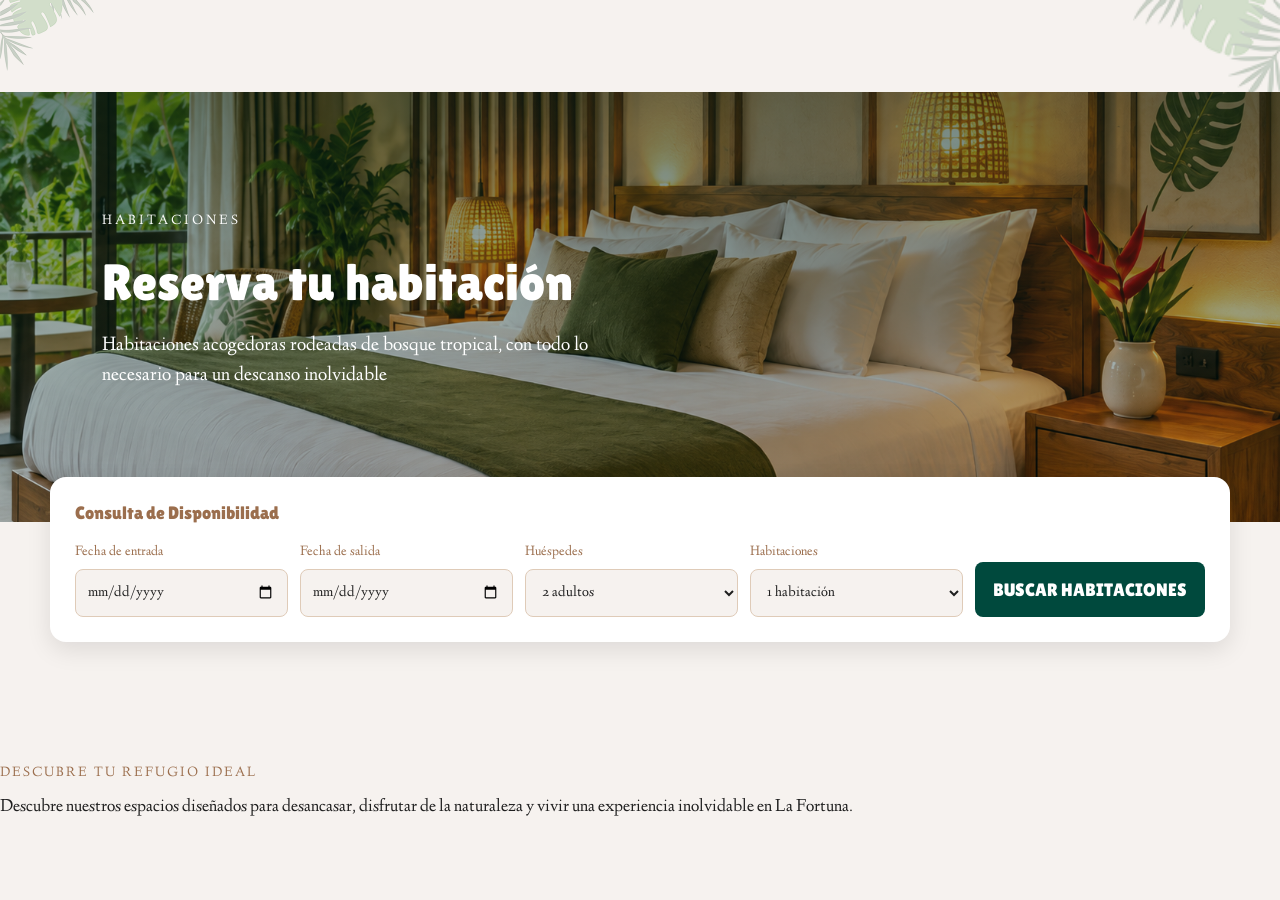
==== habitaciones.html @ 67ac71d3 "nuevos cambios" ====
<!DOCTYPE html>
<!-- Indica que estamos usando HTML5-->
<html lang="es">
<!-- Define que el idioma de nuestra página es español-->

<!-- Configiración general de la página-->
<head>
  <!-- Permite utilizar caracteres especiales-->
  <meta charset="UTF-8">
  <!-- Adapta la página a diferentes tamaños de pantalla-->
  <meta name="viewport" content="width=device-width, initial-scale=1.0">
  <title>Habitaciones — Hotel Paraíso Tico</title>
  <link rel="preconnect" href="https://fonts.googleapis.com">
  <link rel="preconnect" href="https://fonts.gstatic.com" crossorigin>
  <link rel="stylesheet" href="https://fonts.googleapis.com/css2?family=Lilita+One&family=Linden+Hill&display=swap">
  <link rel="stylesheet"
    href="https://fonts.googleapis.com/css2?family=Material+Symbols+Rounded:opsz,wght,FILL,GRAD@20..48,100..700,0..1,-50..200&display=block">
  <link rel="stylesheet" href="assets/vendor/bootstrap/css/bootstrap.min.css">
  <link rel="stylesheet" href="assets/css/estilos.css">
</head>

<!-- Contenido visual de la página-->
<body>
  <header class="header-content" data-component="componentes/header.html"></header>

  <main>

  <section class="portada-habitaciones">

    <!-- Contenedor que organiza los textos dentro de la portada -->
    <div class="contenido-portada">
      <!-- Texto pequeño que identifica la sección -->
      <span class="etiqueta-portada">Habitaciones</span>

      <!-- Titulo principal de nuestra página -->
      <h1>Reserva tu habitación</h1>

      <!-- Descripcion de la experiencia del hotel -->
      <p>
        Habitaciones acogedoras rodeadas de bosque tropical,
        con todo lo necesario para un descanso inolvidable
      </p>
    </div>
  </section>
<!-- CONSULTA DE DISPONIBILIDAD -->

<!-- Sección para buscar habitaciones -->
 <section class="seccion-disponibilidad">
  
  <!-- Contenedor del formulario -->
   <form class="formulario-disponibilidad">

    <!-- Titulo del formulario -->
    <h2>Consulta de Disponibilidad</h2>

    <!-- Organiza los campos de busqueda-->
     <div class="campos-disponibilidad">

      <!-- Fecha de entrada -->
      <div class="campo">
        <label for="fecha-entrada">Fecha de entrada</label>
        <input type="date" id="fecha-entrada" name="fecha-entrada" required>
      </div>

      <!-- Fecha de salida -->
      <div class="campo">
        <label for="fecha-salida">Fecha de salida</label>
        <input type="date" id="fecha-salida" name="fecha-salida" required>
      </div>

      <!-- Número de huéspedes -->
      <div class="campo">
        <label for="huéspedes">Huéspedes</label>
        <select id="huéspedes">
          <option value="1">1 adulto</option>
          <option value="2" selected>2 adultos</option>
          <option value="3">3 personas</option>
          <option value="4">4 personas</option>
          <option value="5">5 personas</option>
          <option value="6">6 personas</option>
         </select>
      </div>

      <!-- Cantidad de habitaciones -->
       <div class="campo">
        <label for="cantidad-habitaciones">
          Habitaciones
        </label>
        <select id="cantidad-habitaciones">
          <option value="1">1  habitación</option>
          <option value="2">2 habitaciones</option>
          <option value="3">3 habitaciones</option>
          <option value="4">4 habitaciones</option>
          <option value="5">5 habitaciones</option> 
          </select>
      </div>
    <!-- Botón para realizar la busqueda-->
    <button type="submit" class="boton-buscar">
        BUSCAR HABITACIONES
      </button>
    </div>
  </form>
</section>

 <!--  SECCION DE HABITACIONES -->
<section class="seccion-habitaciones">

  <!--  Encabezado de la seccion-->
    <div class="encabezado-habitaciones"></div>
        <!--  Texto pequeño decorativo -->
      <span class="etiqueta-habitaciones">
          DESCUBRE TU REFUGIO IDEAL
      </span>

      <!--  Titulo principal de la seccion -->
        <h2 Nuesrtas habitaciones></h2>

      <!--  Descripción de las habitaciones -->  
        <p> Descubre nuestros espacios diseñados para
            desancasar, disfrutar de la naturaleza y vivir 
            una experiencia inolvidable en La Fortuna.
        </p>
   </div>
</section>



  </main>

  <script src="assets/vendor/jquery/jquery.min.js"></script>
  <script src="assets/vendor/bootstrap/js/bootstrap.bundle.min.js"></script>
  <script src="assets/js/main.js"></script>
</body>
</html>
---- assets/css/estilos.css ----
/* Paletas de colores que se debe utilizar en el sitio */
:root {
   --colors-negocio1: #bf9c82;
   --colors-negocio2: #9e8370;
   --colors-negocio3: #9b6e4d;
   --colors-negocio4: #7a5a40;
   --colors-negocio5: #d6a558;
   --colors-negocio6: #a67a2e;

   --colors-principal1: #00493d;
   --colors-principal2: #003d33;

   --colors-secundario1: #da6104;
   --colors-secundario2: #c25603;

   --colors-bosque1: #1c4500;
   --colors-bosque2: #5d8a46;
   --colors-bosque3: #4a7a36;
   --colors-bosque4: #e8f0e3;

   --colors-blanco1: #ffffff;
   --colors-blanco2: #f6f2ef;
   --colors-blanco3: #f7fff2;

   --colors-gris1: #1f1f1f;
   --colors-gris2: #6e6760;
   --colors-gris3: #8c847d;

   --colors-rojo1: #b5402f;
   --colors-rojo2: #f8e6e2;

   --fonts-principal1: "Lilita One", system-ui, sans-serif;
   --fonts-secundario1: "Linden Hill", Georgia, serif;

   --shadows-header1: 0 2px 8px rgb(61 43 26 / 8%);

   --radius-redondo1: 999px;
   --radius-suave1: 12px;
}

body {
   font-family: var(--fonts-secundario1);
   font-size: 18px;
   color: var(--colors-gris1);
   background: var(--colors-blanco2);
}

a {
   color: var(--colors-principal1);
}

a:hover {
   color: var(--colors-principal2);
}

h1,h2,h3,h4,h5,h6 {
   font-family: var(--fonts-principal1);
   font-weight: 400;
   color: var(--colors-bosque1);
}

img {
   max-width: 100%;
   height: auto;
}

.btn {
   font-family: var(--fonts-principal1);
   border-radius: var(--radius-redondo1);
}

.btn-primary {
   border-color: var(--colors-principal1);
   background: var(--colors-principal1);
}

.btn-primary:hover,
.btn-primary:focus-visible {
   border-color: var(--colors-principal2);
   background: var(--colors-principal2);
}

.material-symbols-rounded {
   font-size: 1.375rem;
   line-height: 1;
   vertical-align: middle;
   user-select: none;
}

a:focus-visible,
button:focus-visible {
   outline: 2px solid var(--colors-principal1);
   outline-offset: 2px;
   box-shadow: none;
}

.header-content {
   position: relative;
   min-height: 64px;
   overflow: hidden;
   background-color: var(--colors-blanco2);
   box-shadow: var(--shadows-header1);
}

.header-content::before,
.header-content::after {
   content: "";
   position: absolute;
   top: 0;
   width: 63px;
   height: 50px;
   background: url("../img/hojas-decorativas.png") no-repeat left top / contain;
   mix-blend-mode: multiply;
   pointer-events: none;
}

.header-content::before {
   left: 0;
}

.header-content::after {
   right: 0;
   width: 99px;
   height: 78px;
   transform: scaleX(-1);
}

.header-content .navbar {
   position: relative;
   z-index: 1;
   padding-block: 0.625rem;
}

.brand {
   display: flex;
   flex-direction: column;
   line-height: 1.1;
   text-decoration: none;
}

.brand-name {
   font-family: var(--fonts-principal1);
   font-size: 1.25rem;
   color: var(--colors-bosque1);
}

.brand-subtitle {
   font-size: 0.6875rem;
   letter-spacing: 0.14em;
   color: var(--colors-negocio4);
}

.ico-button {
   display: inline-flex;
   border: 1px solid var(--colors-negocio1);
   border-radius: var(--radius-redondo1);
   width: 44px;
   background-color: var(--colors-blanco1);
   color: var(--colors-principal1);
   justify-content: center;
   align-items: center;
   padding: 0;
   height: 44px;
   text-decoration: none;
   transition: background-color 0.2s ease;
}

.ico-button:hover {
   background-color: var(--colors-bosque4);
   color: var(--colors-principal1);
}

.iconButtonBook {
   background-color: var(--colors-negocio1);
   color: var(--colors-gris1);
}

.iconButtonBook:hover {
   background-color: var(--colors-negocio2);
   color: var(--colors-gris1);
}

.header-content .main-navigation {
   width: 320px;
   background: var(--colors-blanco2);
}

.header-content .offcanvas-header,
.header-content .main-nav-body {
   padding: 24px;
}

.header-content .offcanvas-header .brand-name {
   font-size: 1.375rem;
}

.header-content .offcanvas-header .brand-subtitle {
   font-size: 0.75rem;
}

.main-menu .nav-link {
   display: flex;
   align-items: center;
   justify-content: space-between;
   padding: 0.9rem 0.75rem;
   border-radius: var(--radius-suave1);
   font-family: var(--fonts-principal1);
   font-size: 1.375rem;
   color: var(--colors-gris1);
}

.main-menu .nav-item + .nav-item {
   border-top: 1px solid rgb(191 156 130 / 50%);
}

.main-menu .nav-link:hover {
   color: var(--colors-principal1);
}

.main-menu .nav-link.active {
   background-color: var(--colors-bosque4);
   color: var(--colors-principal1);
}

.main-menu .nav-link .material-symbols-rounded {
   color: var(--colors-negocio4);
}

.header-actions {
   display: flex;
   flex-direction: column;
   gap: 0.75rem;
   margin-top: 1.5rem;
   padding-top: 1.75rem;
   border-top: 1px solid var(--colors-negocio1);
}

.login-button,.book-button {
   display: inline-flex;
   align-items: center;
   font-family: var(--fonts-principal1);
   font-size: 1.125rem;
   gap: 0.5rem;
   min-height: 54px;
   text-decoration: none;
   justify-content: center;
   border-radius: var(--radius-redondo1);
   transition:
      background-color 0.2s ease,
      color 0.2s ease;
}

.login-button {
   border: 1px solid var(--colors-principal1);
   color: var(--colors-principal1);
}

.login-button:hover {
   background-color: var(--colors-principal1);
   color: var(--colors-blanco1);
}

.book-button {
   border: 1px solid var(--colors-secundario2);
   background-color: var(--colors-secundario2);
   color: var(--colors-blanco1);
}

.book-button:hover {
   background-color: var(--colors-secundario1);
   color: var(--colors-blanco1);
}

.login-button .material-symbols-rounded, .book-button .material-symbols-rounded {
   font-size: 1.25rem;
}

.headerc-contact {
   margin-top: 2.25rem;
   font-size: 0.9375rem;
   color: var(--colors-gris2);
}

.headerc-contact p {
   display: flex;
   align-items: center;
   gap: 0.5rem;
   margin-bottom: 0.625rem;
}

.headerc-contact a {
   color: inherit;
   text-decoration: none;
}

.headerc-contact .material-symbols-rounded {
   font-size: 1.125rem;
   color: var(--colors-negocio4);
}

.socialLinks {
   display: flex;
   gap: 0.75rem;
   margin-top: 1.5rem;
}

.socialLinks a {
   display: inline-flex;
   align-items: center;
   justify-content: center;
   border-radius: var(--radius-redondo1);
   background-color: var(--colors-principal1);
   color: var(--colors-blanco1);
   width: 44px;
   height: 44px;
   transition: background-color 0.2s ease;
}

.socialLinks a:hover {
   background-color: var(--colors-principal2);
}

.socialLinks svg {
   width: 20px;
   height: 20px;
}

/* Que nos permita manejar en celulares y tablets */
@media (min-width: 768px) {
   .header-content {
      min-height: 72px;
   }

   .header-content .navbar {
      padding-block: 0.875rem;
   }

   .brand-name {
      font-size: 1.375rem;
   }

   .brand-subtitle {
      font-size: 0.75rem;
   }

   .header-content::before {
      width: 73px;
      height: 58px;
   }

   .header-content::after {
      width: 115px;
      height: 91px;
   }
}

@media (min-width: 992px) {
   .header-content {
      min-height: 92px;
      box-shadow: none;
   }

   .header-content .navbar {
      padding-block: 1.25rem;
   }

   .header-content::before {
      width: 94px;
      height: 74px;
   }

   .header-content::after {
      width: 147px;
      height: 117px;
   }

   .brand-subtitle {
      font-size: 1rem;
      letter-spacing: 0.02em;
   }

   .header-content .main-nav-body {
      align-items: center;
   }

   .main-menu {
      gap: 0.25rem;
   }

   .main-menu .nav-item + .nav-item {
      border-top: 0;
   }

   .main-menu .nav-link {
      position: relative;
      padding: 0.5rem 0.625rem;
      font-family: var(--fonts-secundario1);
      font-size: 1.0625rem;
      text-transform: uppercase;
   }

   .main-menu .nav-link.active {
      background-color: transparent;
      color: var(--colors-gris1);
   }

   .main-menu .nav-link.active::after {
      content: "";
      position: absolute;
      right: 0.625rem;
      bottom: 0.2rem;
      left: 0.625rem;
      height: 1px;
      background-color: var(--colors-gris1);
   }

   .header-actions {
      flex-direction: row;
      align-items: center;
      gap: 1.5rem;
      margin: 0 0 0 0.75rem;
      padding: 0;
      border-top: 0;
   }

   .login-button {
      min-height: auto;
      border: 0;
      font-family: var(--fonts-secundario1);
      font-size: 1.0625rem;
      color: var(--colors-gris1);
   }

   .login-button:hover {
      background-color: transparent;
      color: var(--colors-principal1);
   }

   .login-button::before {
      content: "";
      width: 1px;
      height: 24px;
      margin-right: 0.75rem;
      background-color: var(--colors-negocio1);
   }

   .book-button {
      min-height: 45px;
      padding-inline: 1.75rem;
      background-color: var(--colors-negocio1);
      font-family: var(--fonts-secundario1);
      font-size: 1.0625rem;
      border-color: var(--colors-negocio1);
      border-radius: 20px;
      text-transform: uppercase;
      color: var(--colors-gris1);
   }

   .book-button:hover {
      border-color: var(--colors-negocio2);
      background-color: var(--colors-negocio2);
      color: var(--colors-gris1);
   }
}

@media (min-width: 1200px) {
   .main-menu {
      gap: 1.25rem;
   }

   .header-actions {
      gap: 2rem;
   }
}


/* Estilos generales de habitaciones */

/* Colores y tipografias oficiales del hotel*/
:root {
  --verde-bosque: #00493d;
  --verde-hoja: #1c4500;
  --dorado: #d6a558;
  --crema: #f6f2ef;
  --tinta: #1f1f1f;
  --fuente-titulo: 'Lilita One', sans-serif;
  --fuente-texto: 'Linden Hill', serif;
}

/* Evita que los espacios aumenten el tamaño de los elementos de formna inesperada*/
* {
  box-sizing: border-box;
}

/* Diseño general de la páginal*/
body {
  font-family: var(--fuente-texto);
  margin: 0;
  background-color: var(--crema);
  color: var(--tinta);
}

/* Encabezado principal*/

/* Organiza el logo, menú y boton horizontalmente*/
.encabezado {
    display: flex;
    justify-content: space-between;
    align-items: center;
    gap: 24px;
    background-color: var(--crema);
    padding: 18px 5%;
}

/* Logo del hotel*/
/* Organiza el nombre y subtitulo uno debajo del otro*/
.logo {
    display: flex;
    flex-direction: column;
    text-decoration: none;
}
/*Nombre principal del hotel*/
.nombre-hotel {
    font-family: var(--fuente-titulo);
    font-size: 26px;
    color: var(--verde-hoja);
}

/* Texto hotel y spa*/
.subtitulo-hotel {
    font-size: 12px;
    letter-spacing: 3px;
    color: var(--verde-bosque);
}

/* Menú de navegación*/
.menu {
    display: flex;
    gap: 24px;
    align-items: center;
    justify-content: center;
    flex-wrap: wrap;
}
/* Diseño de cada enlace*/
.menu a {
    text-decoration: none;
    color: var(--verde-hoja);
    font-size: 15px;
    transition: color 0.3s ease;
    text-transform: uppercase;
}
/* Cambia el color cuando pasamos el mouse por encima */
.menu a:hover {
    color: var(--dorado);
}

/* Identifica la pagina en la que estamos*/ 
.menu a.activo {
    border-bottom: 2px solid var(--dorado);
    font-weight: bold;
}

/* Botón de reserva*/
.boton-reserva {
    background-color: var(--dorado);
    color: var(--tinta);
    padding: 12px 22px;
    border-radius: 30px;

    font-family: var(--fuente-titulo);
    font-size: 14px;
    text-decoration: none;
    white-space: nowrap;
    transition: background-color 0.3s;
}

/* Efecto cuando pasamos el mouse por encima */
.boton-reserva:hover {
    background-color: var(--verde-bosque);
    color: white;
}
/* Acomoda el encabezado en celulares y tablets*/   
@media (max-width: 900px) {
    .encabezado {
        flex-direction: column;
        text-align: center;
    }
    .menu {
        gap: 14px;
    }
}

/* Portada de habitaciones*/
/* Contenedor principal de la portada */
.portada-habitaciones {

    /* Imagen de fondo con un degradado oscuro */
    background:
        linear-gradient(
            rgba(0, 35, 25, 0.55),
            rgba(0, 35, 25, 0.25)
        ),
        url('../img/portada-habitaciones.jpg');

    /* Hace que la imagen cubra toda la portada */
    background-size: cover;

    /* Centra la fotografía */
    background-position: center;

    /* Evita que la imagen se repita */
    background-repeat: no-repeat;

    /* Establece una altura mínima */
    min-height: 430px;

    /* Permite organizar el contenido */
    display: flex;

    /* Centra los textos verticalmente */
    align-items: center;

    /* Agrega espacio dentro de la portada */
    padding: 60px 8%;
}

/* Contenedor de los textos */
.contenido-portada {
    width: 100%;
    max-width: 600px;
    color: white;
}

/* Etiqueta pequeña HABITACIONES */
.etiqueta-portada {
    font-family: var(--fuente-texto);
    font-size: 14px;
    letter-spacing: 3px;
    text-transform: uppercase;
    color: white;
}

/* Título principal de la portada */
.portada-habitaciones h1 {
    font-family: var(--fuente-titulo);
    color: white;
    font-size: clamp(32px, 4vw, 52px);
    margin: 20px 0;
    line-height: 1.1;
}

/* Descripción de las habitaciones */
.portada-habitaciones p {
    font-family: var(--fuente-texto);
    font-size: 20px;
    color: white;
    line-height: 1.5;
    max-width: 500px;
}

/* DISEÑO PARA CELULARES Y TABLETS*/

@media (max-width: 768px) {

    /* Ajusta la portada a pantallas pequeñas */
    .portada-habitaciones {
        min-height: 350px;
        padding: 40px 6%;
    }

    /* Reduce el tamaño del título */
    .portada-habitaciones h1 {
        font-size: clamp(30px, 7vw, 42px);
    }

    /* Reduce el tamaño de la descripción */
    .portada-habitaciones p {
        font-size: 17px;
    }
}

/* CONSULTA DE DISPONIBILIDAD */
/* Espacio donde se encuentra el formulario */
.seccion-disponibilidad {
    padding: 0 50px 6%;
}
/* Contenedor principal del formulario */
.formulario-disponibilidad {
    background-color: white ;
    padding: 25px;
    border-radius: 16px;
    box-shadow: 0 8px 24px rgba(0, 0, 0, 0.10);
    max-width: 1250px;
    margin: -45px auto 0 auto;
    position: relative;
    z-index: 2;
}

/* Titulo del formulario */
.formulario-disponibilidad h2 {
    font-family: var(--fuente-titulo);
    color: #9b6e4d;
    font-size: 18px;
    margin: 0 0 18px;
}
/* Organiza los campos horizontales */
.campos-disponibilidad {
    display: grid;
    grid-template-columns: repeat(4, minmax(0, 1fr)) auto;
    gap: 12px;
   align-items: end;
}
/* Organiza cada etiqueta y su campo */
.campo {
    display: flex;
    flex-direction: column;
    gap: 6px;
    min-width: 0;
}
/* Texto de las etiquetas */
.campo label {
    font-family: var(--fuente-texto);
    font-size: 14px;
    color: #9b6e4d;
}
/* Diseño de fechas y listas */
.campo input,
.campo select {
    width: 100%;
    min-height: 0;
    padding: 12px;
    border: 1px solid #dfcbb8;
    border-radius: 8px;
    background-color: var(--crema);
    color: var(--tinta);
    font-family: var(--fuente-texto);
    font-size: 15px;
}
/*Botón para buscar habitaciones */
.boton-buscar {
    background-color:  var(--verde-bosque);
    color: white;
    border: none;
    padding: 14px 18px;
    border-radius: 8px;
    cursor: pointer;
    font-family: var(--fuente-titulo);
    white-space: nowrap;
}
/*Efecto al pasar el mouse sobre el botón */
.boton-buscar:hover {
    background-color: var(--verde-hoja);
}
/* Diseño para tablets */
@media (max-width: 1100px) {
    .campos-disponibilidad {
        grid-template-columns: repeat(2, minmax(0, 1fr));
    }
    .boton-buscar {
        grid-column: 1 / -1;
    }
}
/* Diseño para celulares*/
@media (max-width: 600px) {
    .campos-disponibilidad {
        grid-template-columns: 1fr;
    }
    /* Reduce los espacios laterales */
    .seccion-disponibilidad {
        padding: 0 16px 40px;
    }
    /* Ajusta el espacio interno del formulario */
    .formulario-disponibilidad {
        padding: 20px;
    }
}
/* Seccion de habitaciones */

/* Espacio principal donde mostraremos las habitaciones */
.seccion-habitaciones {
    padding: 60ox 8%;
    background-color: var(--crema);
}
/* Organiza y centra el titulo y la descripcion */
.encabezado-habitaciones {
    text-align: center;
    max-width: 700px;
    margin: 0 auto 40px auto;
}
/* Texto pequeño encima del titulo */
.etiqueta-habitaciones {
    font-family: var(--fuente-texto);
    font-size: 14px;
    letter-spacing: 2px;
    color: #9b6e4d;
}
/*  Titulo Nuestras Habitaciones */
.encabezado-habitaciones h2 {
    font-family: var(--fuente-titulo);
    color: var(--verde-hoja);
    font-size: 38px;
    margin: 15px 0;
}
/*  Descripcion debajo del titulo */
.encabezado-habitaciones p {
    font-family: var(--fuente-texto);
    font-size: 18px;
    color:var(--tinta);
    line-height: 1.6;
}
/* Ajustes para celulares */
@media (max-width: 600px) {
    .seccion-habitaciones {
        padding: 40px 6%;
    }
    .encabezado-habitaciones h2 {
        font-size: 30px;
    }
}
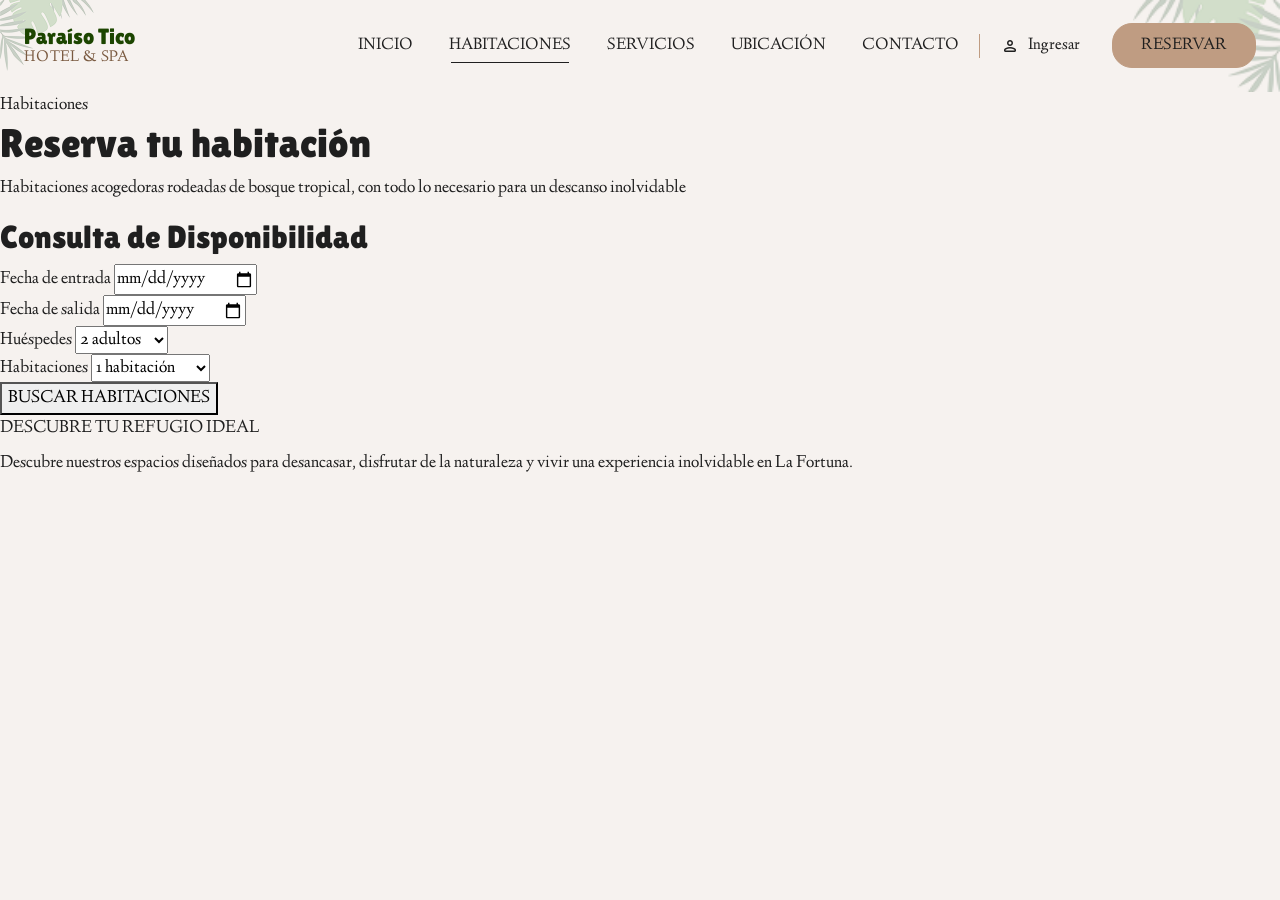
==== commit 8863ada4: "Merge remote-tracking branch 'origin/main' into Inicio-Denisse Resuelve conflictos: estilos.css qued" ====
--- a/habitaciones.html
+++ b/habitaciones.html
@@ -21,7 +21,7 @@
 
 <!-- Contenido visual de la página-->
 <body>
-  <header class="header-content" data-component="componentes/header.html"></header>
+  <header class="siteHeader" data-component="componentes/header.html"></header>
 
   <main>
 
--- a/assets/css/estilos.css
+++ b/assets/css/estilos.css
@@ -27,7 +27,6 @@
    --colors-gris3: #8c847d;
 
    --colors-rojo1: #b5402f;
-   --colors-rojo2: #f8e6e2;
 
    --fonts-principal1: "Lilita One", system-ui, sans-serif;
    --fonts-secundario1: "Linden Hill", Georgia, serif;
@@ -56,28 +55,6 @@
 h1,h2,h3,h4,h5,h6 {
    font-family: var(--fonts-principal1);
    font-weight: 400;
-   color: var(--colors-bosque1);
-}
-
-img {
-   max-width: 100%;
-   height: auto;
-}
-
-.btn {
-   font-family: var(--fonts-principal1);
-   border-radius: var(--radius-redondo1);
-}
-
-.btn-primary {
-   border-color: var(--colors-principal1);
-   background: var(--colors-principal1);
-}
-
-.btn-primary:hover,
-.btn-primary:focus-visible {
-   border-color: var(--colors-principal2);
-   background: var(--colors-principal2);
 }
 
 .material-symbols-rounded {
@@ -94,7 +71,7 @@
    box-shadow: none;
 }
 
-.header-content {
+.siteHeader {
    position: relative;
    min-height: 64px;
    overflow: hidden;
@@ -102,8 +79,8 @@
    box-shadow: var(--shadows-header1);
 }
 
-.header-content::before,
-.header-content::after {
+.siteHeader::before,
+.siteHeader::after {
    content: "";
    position: absolute;
    top: 0;
@@ -114,18 +91,18 @@
    pointer-events: none;
 }
 
-.header-content::before {
+.siteHeader::before {
    left: 0;
 }
 
-.header-content::after {
+.siteHeader::after {
    right: 0;
    width: 99px;
    height: 78px;
    transform: scaleX(-1);
 }
 
-.header-content .navbar {
+.siteHeader .navbar {
    position: relative;
    z-index: 1;
    padding-block: 0.625rem;
@@ -138,19 +115,19 @@
    text-decoration: none;
 }
 
-.brand-name {
+.brandName {
    font-family: var(--fonts-principal1);
    font-size: 1.25rem;
    color: var(--colors-bosque1);
 }
 
-.brand-subtitle {
+.brandSubtitle {
    font-size: 0.6875rem;
    letter-spacing: 0.14em;
    color: var(--colors-negocio4);
 }
 
-.ico-button {
+.iconButton {
    display: inline-flex;
    border: 1px solid var(--colors-negocio1);
    border-radius: var(--radius-redondo1);
@@ -165,7 +142,7 @@
    transition: background-color 0.2s ease;
 }
 
-.ico-button:hover {
+.iconButton:hover {
    background-color: var(--colors-bosque4);
    color: var(--colors-principal1);
 }
@@ -180,25 +157,25 @@
    color: var(--colors-gris1);
 }
 
-.header-content .main-navigation {
+.siteHeader .offcanvas {
    width: 320px;
    background: var(--colors-blanco2);
 }
 
-.header-content .offcanvas-header,
-.header-content .main-nav-body {
+.siteHeader .offcanvas-header,
+.siteHeader .offcanvas-body {
    padding: 24px;
 }
 
-.header-content .offcanvas-header .brand-name {
+.siteHeader .offcanvas-header .brandName {
    font-size: 1.375rem;
 }
 
-.header-content .offcanvas-header .brand-subtitle {
+.siteHeader .offcanvas-header .brandSubtitle {
    font-size: 0.75rem;
 }
 
-.main-menu .nav-link {
+.mainMenu .nav-link {
    display: flex;
    align-items: center;
    justify-content: space-between;
@@ -209,24 +186,24 @@
    color: var(--colors-gris1);
 }
 
-.main-menu .nav-item + .nav-item {
+.mainMenu .nav-item + .nav-item {
    border-top: 1px solid rgb(191 156 130 / 50%);
 }
 
-.main-menu .nav-link:hover {
-   color: var(--colors-principal1);
-}
-
-.main-menu .nav-link.active {
+.mainMenu .nav-link:hover {
+   color: var(--colors-principal1);
+}
+
+.mainMenu .nav-link.active {
    background-color: var(--colors-bosque4);
    color: var(--colors-principal1);
 }
 
-.main-menu .nav-link .material-symbols-rounded {
+.mainMenu .nav-link .material-symbols-rounded {
    color: var(--colors-negocio4);
 }
 
-.header-actions {
+.headerActions {
    display: flex;
    flex-direction: column;
    gap: 0.75rem;
@@ -235,7 +212,7 @@
    border-top: 1px solid var(--colors-negocio1);
 }
 
-.login-button,.book-button {
+.loginButton,.bookButton {
    display: inline-flex;
    align-items: center;
    font-family: var(--fonts-principal1);
@@ -250,50 +227,50 @@
       color 0.2s ease;
 }
 
-.login-button {
+.loginButton {
    border: 1px solid var(--colors-principal1);
    color: var(--colors-principal1);
 }
 
-.login-button:hover {
+.loginButton:hover {
    background-color: var(--colors-principal1);
    color: var(--colors-blanco1);
 }
 
-.book-button {
+.bookButton {
    border: 1px solid var(--colors-secundario2);
    background-color: var(--colors-secundario2);
    color: var(--colors-blanco1);
 }
 
-.book-button:hover {
+.bookButton:hover {
    background-color: var(--colors-secundario1);
    color: var(--colors-blanco1);
 }
 
-.login-button .material-symbols-rounded, .book-button .material-symbols-rounded {
+.loginButton .material-symbols-rounded, .bookButton .material-symbols-rounded {
    font-size: 1.25rem;
 }
 
-.headerc-contact {
+.headerContact {
    margin-top: 2.25rem;
    font-size: 0.9375rem;
    color: var(--colors-gris2);
 }
 
-.headerc-contact p {
+.headerContact p {
    display: flex;
    align-items: center;
    gap: 0.5rem;
    margin-bottom: 0.625rem;
 }
 
-.headerc-contact a {
+.headerContact a {
    color: inherit;
    text-decoration: none;
 }
 
-.headerc-contact .material-symbols-rounded {
+.headerContact .material-symbols-rounded {
    font-size: 1.125rem;
    color: var(--colors-negocio4);
 }
@@ -327,71 +304,71 @@
 
 /* Que nos permita manejar en celulares y tablets */
 @media (min-width: 768px) {
-   .header-content {
+   .siteHeader {
       min-height: 72px;
    }
 
-   .header-content .navbar {
+   .siteHeader .navbar {
       padding-block: 0.875rem;
    }
 
-   .brand-name {
+   .brandName {
       font-size: 1.375rem;
    }
 
-   .brand-subtitle {
+   .brandSubtitle {
       font-size: 0.75rem;
    }
 
-   .header-content::before {
+   .siteHeader::before {
       width: 73px;
       height: 58px;
    }
 
-   .header-content::after {
+   .siteHeader::after {
       width: 115px;
       height: 91px;
    }
 }
 
 @media (min-width: 992px) {
-   .header-content {
+   .siteHeader {
       min-height: 92px;
       box-shadow: none;
    }
 
-   .header-content .navbar {
+   .siteHeader .navbar {
       padding-block: 1.25rem;
    }
 
-   .header-content::before {
+   .siteHeader::before {
       width: 94px;
       height: 74px;
    }
 
-   .header-content::after {
+   .siteHeader::after {
       width: 147px;
       height: 117px;
    }
 
-   .brand-subtitle {
+   .brandSubtitle {
       font-size: 1rem;
       letter-spacing: 0.02em;
    }
 
-   .header-content .main-nav-body {
+   .siteHeader .offcanvas-body {
       align-items: center;
    }
 
-   .main-menu {
+   .mainMenu {
       gap: 0.25rem;
    }
 
-   .main-menu .nav-item + .nav-item {
+   .mainMenu .nav-item + .nav-item {
       border-top: 0;
    }
 
-   .main-menu .nav-link {
+   .mainMenu .nav-link {
       position: relative;
       padding: 0.5rem 0.625rem;
       font-family: var(--fonts-secundario1);
@@ -399,12 +376,12 @@
       text-transform: uppercase;
    }
 
-   .main-menu .nav-link.active {
+   .mainMenu .nav-link.active {
       background-color: transparent;
       color: var(--colors-gris1);
    }
 
-   .main-menu .nav-link.active::after {
+   .mainMenu .nav-link.active::after {
       content: "";
       position: absolute;
       right: 0.625rem;
@@ -414,7 +391,7 @@
       background-color: var(--colors-gris1);
    }
 
-   .header-actions {
+   .headerActions {
       flex-direction: row;
       align-items: center;
       gap: 1.5rem;
@@ -423,7 +400,7 @@
       border-top: 0;
    }
 
-   .login-button {
+   .loginButton {
       min-height: auto;
       border: 0;
       font-family: var(--fonts-secundario1);
@@ -431,12 +408,12 @@
       color: var(--colors-gris1);
    }
 
-   .login-button:hover {
+   .loginButton:hover {
       background-color: transparent;
       color: var(--colors-principal1);
    }
 
-   .login-button::before {
+   .loginButton::before {
       content: "";
       width: 1px;
       height: 24px;
@@ -444,7 +421,7 @@
       background-color: var(--colors-negocio1);
    }
 
-   .book-button {
+   .bookButton {
       min-height: 45px;
       padding-inline: 1.75rem;
       background-color: var(--colors-negocio1);
@@ -456,7 +433,7 @@
       color: var(--colors-gris1);
    }
 
-   .book-button:hover {
+   .bookButton:hover {
       border-color: var(--colors-negocio2);
       background-color: var(--colors-negocio2);
       color: var(--colors-gris1);
@@ -464,356 +441,11 @@
 }
 
 @media (min-width: 1200px) {
-   .main-menu {
+   .mainMenu {
       gap: 1.25rem;
    }
 
-   .header-actions {
+   .headerActions {
       gap: 2rem;
    }
 }
-
-
-/* Estilos generales de habitaciones */
-
-/* Colores y tipografias oficiales del hotel*/
-:root {
-  --verde-bosque: #00493d;
-  --verde-hoja: #1c4500;
-  --dorado: #d6a558;
-  --crema: #f6f2ef;
-  --tinta: #1f1f1f;
-  --fuente-titulo: 'Lilita One', sans-serif;
-  --fuente-texto: 'Linden Hill', serif;
-}
-
-/* Evita que los espacios aumenten el tamaño de los elementos de formna inesperada*/
-* {
-  box-sizing: border-box;
-}
-
-/* Diseño general de la páginal*/
-body {
-  font-family: var(--fuente-texto);
-  margin: 0;
-  background-color: var(--crema);
-  color: var(--tinta);
-}
-
-/* Encabezado principal*/
-
-/* Organiza el logo, menú y boton horizontalmente*/
-.encabezado {
-    display: flex;
-    justify-content: space-between;
-    align-items: center;
-    gap: 24px;
-    background-color: var(--crema);
-    padding: 18px 5%;
-}
-
-/* Logo del hotel*/
-/* Organiza el nombre y subtitulo uno debajo del otro*/
-.logo {
-    display: flex;
-    flex-direction: column;
-    text-decoration: none;
-}
-/*Nombre principal del hotel*/
-.nombre-hotel {
-    font-family: var(--fuente-titulo);
-    font-size: 26px;
-    color: var(--verde-hoja);
-}
-
-/* Texto hotel y spa*/
-.subtitulo-hotel {
-    font-size: 12px;
-    letter-spacing: 3px;
-    color: var(--verde-bosque);
-}
-
-/* Menú de navegación*/
-.menu {
-    display: flex;
-    gap: 24px;
-    align-items: center;
-    justify-content: center;
-    flex-wrap: wrap;
-}
-/* Diseño de cada enlace*/
-.menu a {
-    text-decoration: none;
-    color: var(--verde-hoja);
-    font-size: 15px;
-    transition: color 0.3s ease;
-    text-transform: uppercase;
-}
-/* Cambia el color cuando pasamos el mouse por encima */
-.menu a:hover {
-    color: var(--dorado);
-}
-
-/* Identifica la pagina en la que estamos*/ 
-.menu a.activo {
-    border-bottom: 2px solid var(--dorado);
-    font-weight: bold;
-}
-
-/* Botón de reserva*/
-.boton-reserva {
-    background-color: var(--dorado);
-    color: var(--tinta);
-    padding: 12px 22px;
-    border-radius: 30px;
-
-    font-family: var(--fuente-titulo);
-    font-size: 14px;
-    text-decoration: none;
-    white-space: nowrap;
-    transition: background-color 0.3s;
-}
-
-/* Efecto cuando pasamos el mouse por encima */
-.boton-reserva:hover {
-    background-color: var(--verde-bosque);
-    color: white;
-}
-/* Acomoda el encabezado en celulares y tablets*/   
-@media (max-width: 900px) {
-    .encabezado {
-        flex-direction: column;
-        text-align: center;
-    }
-    .menu {
-        gap: 14px;
-    }
-}
-
-/* Portada de habitaciones*/
-/* Contenedor principal de la portada */
-.portada-habitaciones {
-
-    /* Imagen de fondo con un degradado oscuro */
-    background:
-        linear-gradient(
-            rgba(0, 35, 25, 0.55),
-            rgba(0, 35, 25, 0.25)
-        ),
-        url('../img/portada-habitaciones.jpg');
-
-    /* Hace que la imagen cubra toda la portada */
-    background-size: cover;
-
-    /* Centra la fotografía */
-    background-position: center;
-
-    /* Evita que la imagen se repita */
-    background-repeat: no-repeat;
-
-    /* Establece una altura mínima */
-    min-height: 430px;
-
-    /* Permite organizar el contenido */
-    display: flex;
-
-    /* Centra los textos verticalmente */
-    align-items: center;
-
-    /* Agrega espacio dentro de la portada */
-    padding: 60px 8%;
-}
-
-/* Contenedor de los textos */
-.contenido-portada {
-    width: 100%;
-    max-width: 600px;
-    color: white;
-}
-
-/* Etiqueta pequeña HABITACIONES */
-.etiqueta-portada {
-    font-family: var(--fuente-texto);
-    font-size: 14px;
-    letter-spacing: 3px;
-    text-transform: uppercase;
-    color: white;
-}
-
-/* Título principal de la portada */
-.portada-habitaciones h1 {
-    font-family: var(--fuente-titulo);
-    color: white;
-    font-size: clamp(32px, 4vw, 52px);
-    margin: 20px 0;
-    line-height: 1.1;
-}
-
-/* Descripción de las habitaciones */
-.portada-habitaciones p {
-    font-family: var(--fuente-texto);
-    font-size: 20px;
-    color: white;
-    line-height: 1.5;
-    max-width: 500px;
-}
-
-/* DISEÑO PARA CELULARES Y TABLETS*/
-
-@media (max-width: 768px) {
-
-    /* Ajusta la portada a pantallas pequeñas */
-    .portada-habitaciones {
-        min-height: 350px;
-        padding: 40px 6%;
-    }
-
-    /* Reduce el tamaño del título */
-    .portada-habitaciones h1 {
-        font-size: clamp(30px, 7vw, 42px);
-    }
-
-    /* Reduce el tamaño de la descripción */
-    .portada-habitaciones p {
-        font-size: 17px;
-    }
-}
-
-/* CONSULTA DE DISPONIBILIDAD */
-/* Espacio donde se encuentra el formulario */
-.seccion-disponibilidad {
-    padding: 0 50px 6%;
-}
-/* Contenedor principal del formulario */
-.formulario-disponibilidad {
-    background-color: white ;
-    padding: 25px;
-    border-radius: 16px;
-    box-shadow: 0 8px 24px rgba(0, 0, 0, 0.10);
-    max-width: 1250px;
-    margin: -45px auto 0 auto;
-    position: relative;
-    z-index: 2;
-}
-
-/* Titulo del formulario */
-.formulario-disponibilidad h2 {
-    font-family: var(--fuente-titulo);
-    color: #9b6e4d;
-    font-size: 18px;
-    margin: 0 0 18px;
-}
-/* Organiza los campos horizontales */
-.campos-disponibilidad {
-    display: grid;
-    grid-template-columns: repeat(4, minmax(0, 1fr)) auto;
-    gap: 12px;
-   align-items: end;
-}
-/* Organiza cada etiqueta y su campo */
-.campo {
-    display: flex;
-    flex-direction: column;
-    gap: 6px;
-    min-width: 0;
-}
-/* Texto de las etiquetas */
-.campo label {
-    font-family: var(--fuente-texto);
-    font-size: 14px;
-    color: #9b6e4d;
-}
-/* Diseño de fechas y listas */
-.campo input,
-.campo select {
-    width: 100%;
-    min-height: 0;
-    padding: 12px;
-    border: 1px solid #dfcbb8;
-    border-radius: 8px;
-    background-color: var(--crema);
-    color: var(--tinta);
-    font-family: var(--fuente-texto);
-    font-size: 15px;
-}
-/*Botón para buscar habitaciones */
-.boton-buscar {
-    background-color:  var(--verde-bosque);
-    color: white;
-    border: none;
-    padding: 14px 18px;
-    border-radius: 8px;
-    cursor: pointer;
-    font-family: var(--fuente-titulo);
-    white-space: nowrap;
-}
-/*Efecto al pasar el mouse sobre el botón */
-.boton-buscar:hover {
-    background-color: var(--verde-hoja);
-}
-/* Diseño para tablets */
-@media (max-width: 1100px) {
-    .campos-disponibilidad {
-        grid-template-columns: repeat(2, minmax(0, 1fr));
-    }
-    .boton-buscar {
-        grid-column: 1 / -1;
-    }
-}
-/* Diseño para celulares*/
-@media (max-width: 600px) {
-    .campos-disponibilidad {
-        grid-template-columns: 1fr;
-    }
-    /* Reduce los espacios laterales */
-    .seccion-disponibilidad {
-        padding: 0 16px 40px;
-    }
-    /* Ajusta el espacio interno del formulario */
-    .formulario-disponibilidad {
-        padding: 20px;
-    }
-}
-/* Seccion de habitaciones */
-
-/* Espacio principal donde mostraremos las habitaciones */
-.seccion-habitaciones {
-    padding: 60ox 8%;
-    background-color: var(--crema);
-}
-/* Organiza y centra el titulo y la descripcion */
-.encabezado-habitaciones {
-    text-align: center;
-    max-width: 700px;
-    margin: 0 auto 40px auto;
-}
-/* Texto pequeño encima del titulo */
-.etiqueta-habitaciones {
-    font-family: var(--fuente-texto);
-    font-size: 14px;
-    letter-spacing: 2px;
-    color: #9b6e4d;
-}
-/*  Titulo Nuestras Habitaciones */
-.encabezado-habitaciones h2 {
-    font-family: var(--fuente-titulo);
-    color: var(--verde-hoja);
-    font-size: 38px;
-    margin: 15px 0;
-}
-/*  Descripcion debajo del titulo */
-.encabezado-habitaciones p {
-    font-family: var(--fuente-texto);
-    font-size: 18px;
-    color:var(--tinta);
-    line-height: 1.6;
-}
-/* Ajustes para celulares */
-@media (max-width: 600px) {
-    .seccion-habitaciones {
-        padding: 40px 6%;
-    }
-    .encabezado-habitaciones h2 {
-        font-size: 30px;
-    }
-}
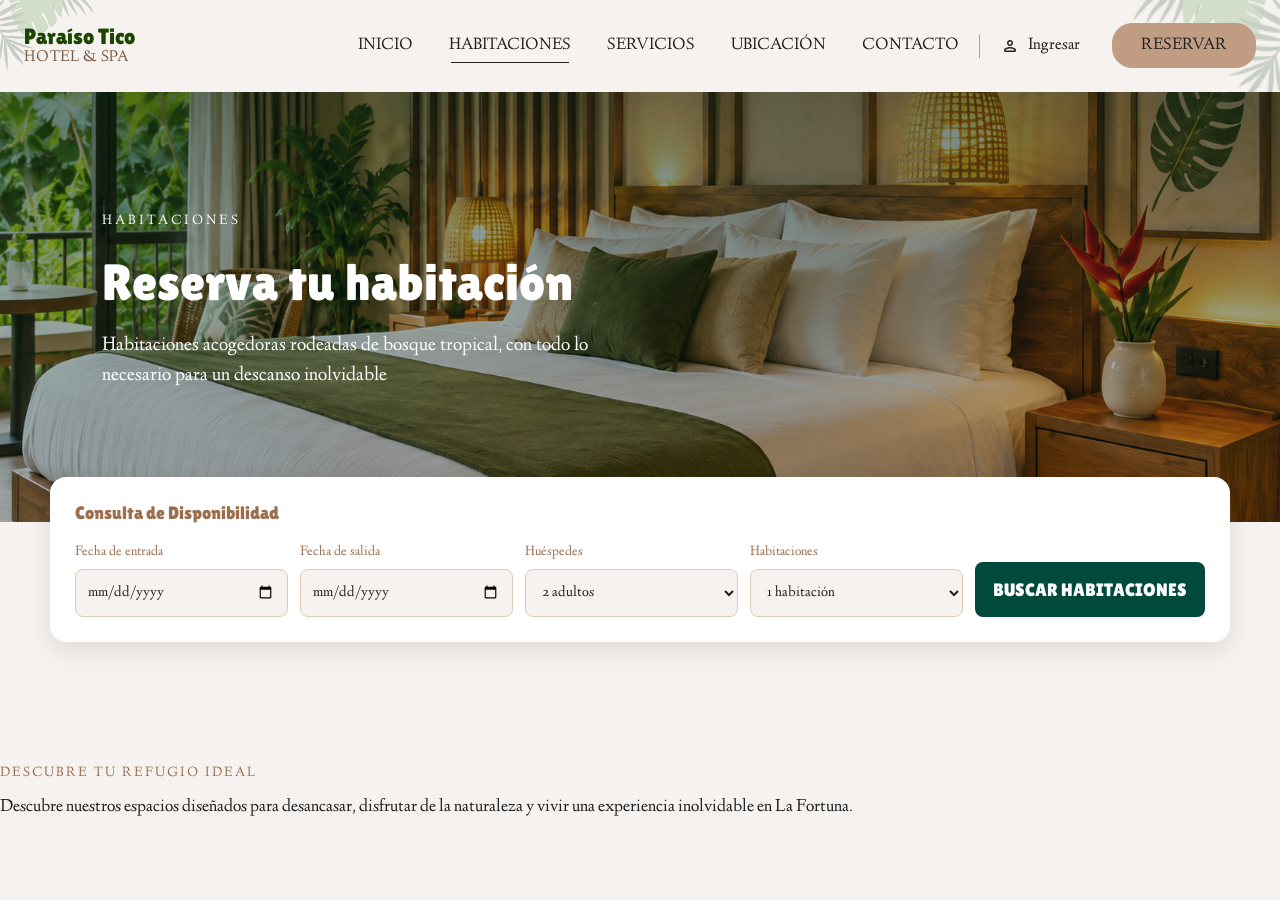
==== commit 6bab1843: "Add link to habitaciones.css for improved styling" ====
--- a/habitaciones.html
+++ b/habitaciones.html
@@ -17,6 +17,7 @@
     href="https://fonts.googleapis.com/css2?family=Material+Symbols+Rounded:opsz,wght,FILL,GRAD@20..48,100..700,0..1,-50..200&display=block">
   <link rel="stylesheet" href="assets/vendor/bootstrap/css/bootstrap.min.css">
   <link rel="stylesheet" href="assets/css/estilos.css">
+  <link rel="stylesheet" href="assets/css/habitaciones.css">
 </head>
 
 <!-- Contenido visual de la página-->
--- a/assets/css/habitaciones.css
+++ b/assets/css/habitaciones.css
@@ -0,0 +1,343 @@
+/* Estilos generales de habitaciones */
+
+/* Colores y tipografias oficiales del hotel*/
+:root {
+  --verde-bosque: #00493d;
+  --verde-hoja: #1c4500;
+  --dorado: #d6a558;
+  --crema: #f6f2ef;
+  --tinta: #1f1f1f;
+  --fuente-titulo: 'Lilita One', sans-serif;
+  --fuente-texto: 'Linden Hill', serif;
+}
+
+/* Evita que los espacios aumenten el tamaño de los elementos de formna inesperada*/
+* {
+  box-sizing: border-box;
+}
+
+/* Diseño general de la páginal*/
+body {
+  font-family: var(--fuente-texto);
+  margin: 0;
+  background-color: var(--crema);
+  color: var(--tinta);
+}
+
+/* Encabezado principal*/
+
+/* Organiza el logo, menú y boton horizontalmente*/
+.encabezado {
+    display: flex;
+    justify-content: space-between;
+    align-items: center;
+    gap: 24px;
+    background-color: var(--crema);
+    padding: 18px 5%;
+}
+
+/* Logo del hotel*/
+/* Organiza el nombre y subtitulo uno debajo del otro*/
+.logo {
+    display: flex;
+    flex-direction: column;
+    text-decoration: none;
+}
+/*Nombre principal del hotel*/
+.nombre-hotel {
+    font-family: var(--fuente-titulo);
+    font-size: 26px;
+    color: var(--verde-hoja);
+}
+
+/* Texto hotel y spa*/
+.subtitulo-hotel {
+    font-size: 12px;
+    letter-spacing: 3px;
+    color: var(--verde-bosque);
+}
+
+/* Menú de navegación*/
+.menu {
+    display: flex;
+    gap: 24px;
+    align-items: center;
+    justify-content: center;
+    flex-wrap: wrap;
+}
+/* Diseño de cada enlace*/
+.menu a {
+    text-decoration: none;
+    color: var(--verde-hoja);
+    font-size: 15px;
+    transition: color 0.3s ease;
+    text-transform: uppercase;
+}
+/* Cambia el color cuando pasamos el mouse por encima */
+.menu a:hover {
+    color: var(--dorado);
+}
+
+/* Identifica la pagina en la que estamos*/ 
+.menu a.activo {
+    border-bottom: 2px solid var(--dorado);
+    font-weight: bold;
+}
+
+/* Botón de reserva*/
+.boton-reserva {
+    background-color: var(--dorado);
+    color: var(--tinta);
+    padding: 12px 22px;
+    border-radius: 30px;
+
+    font-family: var(--fuente-titulo);
+    font-size: 14px;
+    text-decoration: none;
+    white-space: nowrap;
+    transition: background-color 0.3s;
+}
+
+/* Efecto cuando pasamos el mouse por encima */
+.boton-reserva:hover {
+    background-color: var(--verde-bosque);
+    color: white;
+}
+/* Acomoda el encabezado en celulares y tablets*/   
+@media (max-width: 900px) {
+    .encabezado {
+        flex-direction: column;
+        text-align: center;
+    }
+    .menu {
+        gap: 14px;
+    }
+}
+
+/* Portada de habitaciones*/
+/* Contenedor principal de la portada */
+.portada-habitaciones {
+
+    /* Imagen de fondo con un degradado oscuro */
+    background:
+        linear-gradient(
+            rgba(0, 35, 25, 0.55),
+            rgba(0, 35, 25, 0.25)
+        ),
+        url('../img/portada-habitaciones.jpg');
+
+    /* Hace que la imagen cubra toda la portada */
+    background-size: cover;
+
+    /* Centra la fotografía */
+    background-position: center;
+
+    /* Evita que la imagen se repita */
+    background-repeat: no-repeat;
+
+    /* Establece una altura mínima */
+    min-height: 430px;
+
+    /* Permite organizar el contenido */
+    display: flex;
+
+    /* Centra los textos verticalmente */
+    align-items: center;
+
+    /* Agrega espacio dentro de la portada */
+    padding: 60px 8%;
+}
+
+/* Contenedor de los textos */
+.contenido-portada {
+    width: 100%;
+    max-width: 600px;
+    color: white;
+}
+
+/* Etiqueta pequeña HABITACIONES */
+.etiqueta-portada {
+    font-family: var(--fuente-texto);
+    font-size: 14px;
+    letter-spacing: 3px;
+    text-transform: uppercase;
+    color: white;
+}
+
+/* Título principal de la portada */
+.portada-habitaciones h1 {
+    font-family: var(--fuente-titulo);
+    color: white;
+    font-size: clamp(32px, 4vw, 52px);
+    margin: 20px 0;
+    line-height: 1.1;
+}
+
+/* Descripción de las habitaciones */
+.portada-habitaciones p {
+    font-family: var(--fuente-texto);
+    font-size: 20px;
+    color: white;
+    line-height: 1.5;
+    max-width: 500px;
+}
+
+/* DISEÑO PARA CELULARES Y TABLETS*/
+
+@media (max-width: 768px) {
+
+    /* Ajusta la portada a pantallas pequeñas */
+    .portada-habitaciones {
+        min-height: 350px;
+        padding: 40px 6%;
+    }
+
+    /* Reduce el tamaño del título */
+    .portada-habitaciones h1 {
+        font-size: clamp(30px, 7vw, 42px);
+    }
+
+    /* Reduce el tamaño de la descripción */
+    .portada-habitaciones p {
+        font-size: 17px;
+    }
+}
+
+/* CONSULTA DE DISPONIBILIDAD */
+/* Espacio donde se encuentra el formulario */
+.seccion-disponibilidad {
+    padding: 0 50px 6%;
+}
+/* Contenedor principal del formulario */
+.formulario-disponibilidad {
+    background-color: white ;
+    padding: 25px;
+    border-radius: 16px;
+    box-shadow: 0 8px 24px rgba(0, 0, 0, 0.10);
+    max-width: 1250px;
+    margin: -45px auto 0 auto;
+    position: relative;
+    z-index: 2;
+}
+
+/* Titulo del formulario */
+.formulario-disponibilidad h2 {
+    font-family: var(--fuente-titulo);
+    color: #9b6e4d;
+    font-size: 18px;
+    margin: 0 0 18px;
+}
+/* Organiza los campos horizontales */
+.campos-disponibilidad {
+    display: grid;
+    grid-template-columns: repeat(4, minmax(0, 1fr)) auto;
+    gap: 12px;
+   align-items: end;
+}
+/* Organiza cada etiqueta y su campo */
+.campo {
+    display: flex;
+    flex-direction: column;
+    gap: 6px;
+    min-width: 0;
+}
+/* Texto de las etiquetas */
+.campo label {
+    font-family: var(--fuente-texto);
+    font-size: 14px;
+    color: #9b6e4d;
+}
+/* Diseño de fechas y listas */
+.campo input,
+.campo select {
+    width: 100%;
+    min-height: 0;
+    padding: 12px;
+    border: 1px solid #dfcbb8;
+    border-radius: 8px;
+    background-color: var(--crema);
+    color: var(--tinta);
+    font-family: var(--fuente-texto);
+    font-size: 15px;
+}
+/*Botón para buscar habitaciones */
+.boton-buscar {
+    background-color:  var(--verde-bosque);
+    color: white;
+    border: none;
+    padding: 14px 18px;
+    border-radius: 8px;
+    cursor: pointer;
+    font-family: var(--fuente-titulo);
+    white-space: nowrap;
+}
+/*Efecto al pasar el mouse sobre el botón */
+.boton-buscar:hover {
+    background-color: var(--verde-hoja);
+}
+/* Diseño para tablets */
+@media (max-width: 1100px) {
+    .campos-disponibilidad {
+        grid-template-columns: repeat(2, minmax(0, 1fr));
+    }
+    .boton-buscar {
+        grid-column: 1 / -1;
+    }
+}
+/* Diseño para celulares*/
+@media (max-width: 600px) {
+    .campos-disponibilidad {
+        grid-template-columns: 1fr;
+    }
+    /* Reduce los espacios laterales */
+    .seccion-disponibilidad {
+        padding: 0 16px 40px;
+    }
+    /* Ajusta el espacio interno del formulario */
+    .formulario-disponibilidad {
+        padding: 20px;
+    }
+}
+/* Seccion de habitaciones */
+
+/* Espacio principal donde mostraremos las habitaciones */
+.seccion-habitaciones {
+    padding: 60ox 8%;
+    background-color: var(--crema);
+}
+/* Organiza y centra el titulo y la descripcion */
+.encabezado-habitaciones {
+    text-align: center;
+    max-width: 700px;
+    margin: 0 auto 40px auto;
+}
+/* Texto pequeño encima del titulo */
+.etiqueta-habitaciones {
+    font-family: var(--fuente-texto);
+    font-size: 14px;
+    letter-spacing: 2px;
+    color: #9b6e4d;
+}
+/*  Titulo Nuestras Habitaciones */
+.encabezado-habitaciones h2 {
+    font-family: var(--fuente-titulo);
+    color: var(--verde-hoja);
+    font-size: 38px;
+    margin: 15px 0;
+}
+/*  Descripcion debajo del titulo */
+.encabezado-habitaciones p {
+    font-family: var(--fuente-texto);
+    font-size: 18px;
+    color:var(--tinta);
+    line-height: 1.6;
+}
+/* Ajustes para celulares */
+@media (max-width: 600px) {
+    .seccion-habitaciones {
+        padding: 40px 6%;
+    }
+    .encabezado-habitaciones h2 {
+        font-size: 30px;
+    }
+}
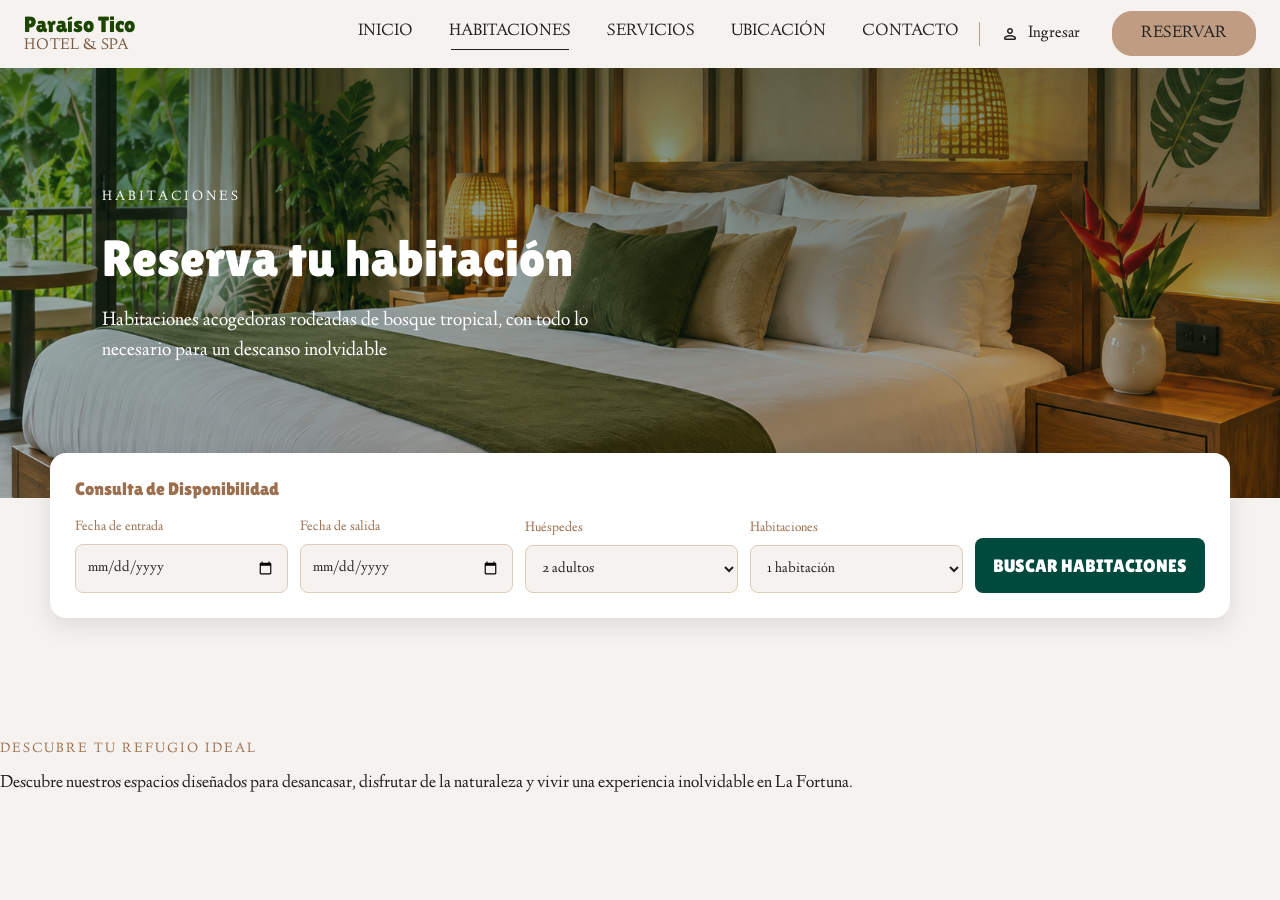
==== commit 588570ad: "Merge remote-tracking branch 'origin/Inicio-Denisse' into feat/login" ====
--- a/habitaciones.html
+++ b/habitaciones.html
@@ -22,7 +22,7 @@
 
 <!-- Contenido visual de la página-->
 <body>
-  <header class="siteHeader" data-component="componentes/header.html"></header>
+  <header class="header-content" data-component="componentes/header.html"></header>
 
   <main>
 
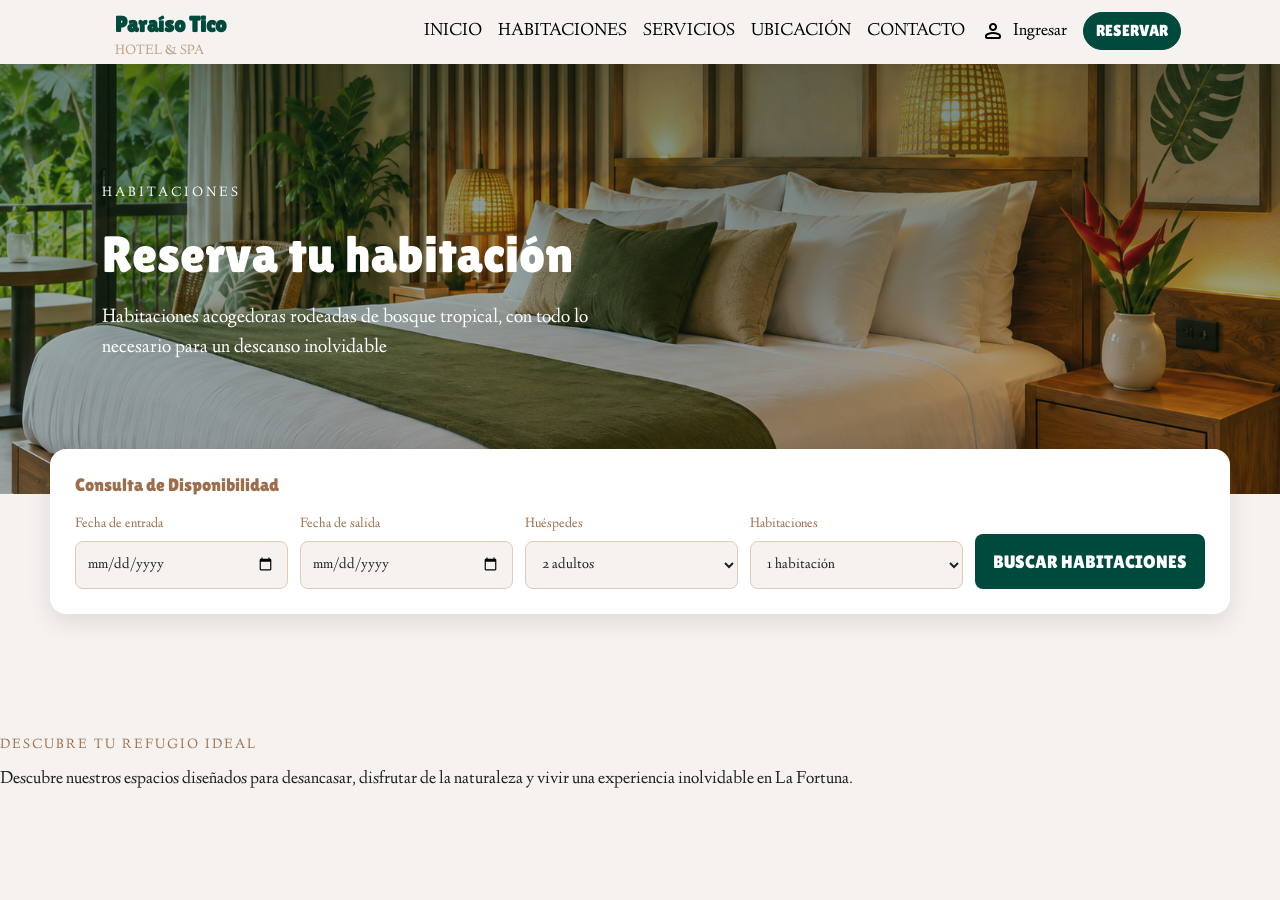
==== commit e8e6d4b2: "Add header component and styles; remove old header implementation" ====
--- a/habitaciones.html
+++ b/habitaciones.html
@@ -18,6 +18,7 @@
   <link rel="stylesheet" href="assets/vendor/bootstrap/css/bootstrap.min.css">
   <link rel="stylesheet" href="assets/css/estilos.css">
   <link rel="stylesheet" href="assets/css/habitaciones.css">
+  <link rel="stylesheet" href="assets/css/header.css">
 </head>
 
 <!-- Contenido visual de la página-->
--- a/assets/css/estilos.css
+++ b/assets/css/estilos.css
@@ -26,7 +26,10 @@
    --colors-gris2: #6e6760;
    --colors-gris3: #8c847d;
 
+   --colors-black1: #000000;
+
    --colors-rojo1: #b5402f;
+   --colors-rojo2: #f8e6e2;
 
    --fonts-principal1: "Lilita One", system-ui, sans-serif;
    --fonts-secundario1: "Linden Hill", Georgia, serif;
@@ -36,6 +39,8 @@
    --radius-redondo1: 999px;
    --radius-suave1: 12px;
 }
+
+h1,h2,h3,h4,h5,.btn,.precio { font-family: 'Lilita One', system-ui; font-weight: 400; }
 
 body {
    font-family: var(--fonts-secundario1);
@@ -44,408 +49,362 @@
    background: var(--colors-blanco2);
 }
 
-a {
-   color: var(--colors-principal1);
-}
-
-a:hover {
-   color: var(--colors-principal2);
-}
-
-h1,h2,h3,h4,h5,h6 {
+.btn {
    font-family: var(--fonts-principal1);
-   font-weight: 400;
-}
-
-.material-symbols-rounded {
-   font-size: 1.375rem;
-   line-height: 1;
-   vertical-align: middle;
-   user-select: none;
-}
-
-a:focus-visible,
-button:focus-visible {
-   outline: 2px solid var(--colors-principal1);
-   outline-offset: 2px;
-   box-shadow: none;
-}
-
-.siteHeader {
-   position: relative;
-   min-height: 64px;
-   overflow: hidden;
-   background-color: var(--colors-blanco2);
-   box-shadow: var(--shadows-header1);
-}
-
-.siteHeader::before,
-.siteHeader::after {
-   content: "";
-   position: absolute;
-   top: 0;
-   width: 63px;
-   height: 50px;
-   background: url("../img/hojas-decorativas.png") no-repeat left top / contain;
-   mix-blend-mode: multiply;
-   pointer-events: none;
-}
-
-.siteHeader::before {
-   left: 0;
-}
-
-.siteHeader::after {
-   right: 0;
-   width: 99px;
-   height: 78px;
-   transform: scaleX(-1);
-}
-
-.siteHeader .navbar {
-   position: relative;
-   z-index: 1;
-   padding-block: 0.625rem;
-}
-
-.brand {
-   display: flex;
-   flex-direction: column;
-   line-height: 1.1;
-   text-decoration: none;
-}
-
-.brandName {
-   font-family: var(--fonts-principal1);
-   font-size: 1.25rem;
-   color: var(--colors-bosque1);
-}
-
-.brandSubtitle {
-   font-size: 0.6875rem;
-   letter-spacing: 0.14em;
-   color: var(--colors-negocio4);
-}
-
-.iconButton {
-   display: inline-flex;
-   border: 1px solid var(--colors-negocio1);
    border-radius: var(--radius-redondo1);
-   width: 44px;
-   background-color: var(--colors-blanco1);
-   color: var(--colors-principal1);
-   justify-content: center;
-   align-items: center;
-   padding: 0;
-   height: 44px;
-   text-decoration: none;
-   transition: background-color 0.2s ease;
-}
-
-.iconButton:hover {
-   background-color: var(--colors-bosque4);
-   color: var(--colors-principal1);
-}
-
-.iconButtonBook {
-   background-color: var(--colors-negocio1);
-   color: var(--colors-gris1);
-}
-
-.iconButtonBook:hover {
-   background-color: var(--colors-negocio2);
-   color: var(--colors-gris1);
-}
-
-.siteHeader .offcanvas {
-   width: 320px;
-   background: var(--colors-blanco2);
-}
-
-.siteHeader .offcanvas-header,
-.siteHeader .offcanvas-body {
-   padding: 24px;
-}
-
-.siteHeader .offcanvas-header .brandName {
-   font-size: 1.375rem;
-}
-
-.siteHeader .offcanvas-header .brandSubtitle {
-   font-size: 0.75rem;
-}
-
-.mainMenu .nav-link {
-   display: flex;
-   align-items: center;
-   justify-content: space-between;
-   padding: 0.9rem 0.75rem;
-   border-radius: var(--radius-suave1);
-   font-family: var(--fonts-principal1);
-   font-size: 1.375rem;
-   color: var(--colors-gris1);
-}
-
-.mainMenu .nav-item + .nav-item {
-   border-top: 1px solid rgb(191 156 130 / 50%);
-}
-
-.mainMenu .nav-link:hover {
-   color: var(--colors-principal1);
-}
-
-.mainMenu .nav-link.active {
-   background-color: var(--colors-bosque4);
-   color: var(--colors-principal1);
-}
-
-.mainMenu .nav-link .material-symbols-rounded {
-   color: var(--colors-negocio4);
-}
-
-.headerActions {
-   display: flex;
-   flex-direction: column;
-   gap: 0.75rem;
-   margin-top: 1.5rem;
-   padding-top: 1.75rem;
-   border-top: 1px solid var(--colors-negocio1);
-}
-
-.loginButton,.bookButton {
-   display: inline-flex;
-   align-items: center;
-   font-family: var(--fonts-principal1);
-   font-size: 1.125rem;
-   gap: 0.5rem;
-   min-height: 54px;
-   text-decoration: none;
-   justify-content: center;
-   border-radius: var(--radius-redondo1);
-   transition:
-      background-color 0.2s ease,
-      color 0.2s ease;
-}
-
-.loginButton {
-   border: 1px solid var(--colors-principal1);
-   color: var(--colors-principal1);
-}
-
-.loginButton:hover {
-   background-color: var(--colors-principal1);
-   color: var(--colors-blanco1);
-}
-
-.bookButton {
-   border: 1px solid var(--colors-secundario2);
-   background-color: var(--colors-secundario2);
-   color: var(--colors-blanco1);
-}
-
-.bookButton:hover {
-   background-color: var(--colors-secundario1);
-   color: var(--colors-blanco1);
-}
-
-.loginButton .material-symbols-rounded, .bookButton .material-symbols-rounded {
-   font-size: 1.25rem;
-}
-
-.headerContact {
-   margin-top: 2.25rem;
-   font-size: 0.9375rem;
-   color: var(--colors-gris2);
-}
-
-.headerContact p {
-   display: flex;
-   align-items: center;
-   gap: 0.5rem;
-   margin-bottom: 0.625rem;
-}
-
-.headerContact a {
-   color: inherit;
-   text-decoration: none;
-}
-
-.headerContact .material-symbols-rounded {
-   font-size: 1.125rem;
-   color: var(--colors-negocio4);
-}
-
-.socialLinks {
-   display: flex;
-   gap: 0.75rem;
-   margin-top: 1.5rem;
-}
-
-.socialLinks a {
-   display: inline-flex;
-   align-items: center;
-   justify-content: center;
-   border-radius: var(--radius-redondo1);
-   background-color: var(--colors-principal1);
-   color: var(--colors-blanco1);
-   width: 44px;
-   height: 44px;
-   transition: background-color 0.2s ease;
-}
-
-.socialLinks a:hover {
-   background-color: var(--colors-principal2);
-}
-
-.socialLinks svg {
-   width: 20px;
-   height: 20px;
-}
-
-/* Que nos permita manejar en celulares y tablets */
-@media (min-width: 768px) {
-   .siteHeader {
-      min-height: 72px;
-   }
-
-   .siteHeader .navbar {
-      padding-block: 0.875rem;
-   }
-
-   .brandName {
-      font-size: 1.375rem;
-   }
-
-   .brandSubtitle {
-      font-size: 0.75rem;
-   }
-
-   .siteHeader::before {
-      width: 73px;
-      height: 58px;
-   }
-
-   .siteHeader::after {
-      width: 115px;
-      height: 91px;
-   }
-}
-
-@media (min-width: 992px) {
-   .siteHeader {
-      min-height: 92px;
-      box-shadow: none;
-   }
-
-   .siteHeader .navbar {
-      padding-block: 1.25rem;
-   }
-
-   .siteHeader::before {
-      width: 94px;
-      height: 74px;
-   }
-
-   .siteHeader::after {
-      width: 147px;
-      height: 117px;
-   }
-
-   .brandSubtitle {
-      font-size: 1rem;
-      letter-spacing: 0.02em;
-   }
-
-   .siteHeader .offcanvas-body {
-      align-items: center;
-   }
-
-   .mainMenu {
-      gap: 0.25rem;
-   }
-
-   .mainMenu .nav-item + .nav-item {
-      border-top: 0;
-   }
-
-   .mainMenu .nav-link {
-      position: relative;
-      padding: 0.5rem 0.625rem;
-      font-family: var(--fonts-secundario1);
-      font-size: 1.0625rem;
-      text-transform: uppercase;
-   }
-
-   .mainMenu .nav-link.active {
-      background-color: transparent;
-      color: var(--colors-gris1);
-   }
-
-   .mainMenu .nav-link.active::after {
-      content: "";
-      position: absolute;
-      right: 0.625rem;
-      bottom: 0.2rem;
-      left: 0.625rem;
-      height: 1px;
-      background-color: var(--colors-gris1);
-   }
-
-   .headerActions {
-      flex-direction: row;
-      align-items: center;
-      gap: 1.5rem;
-      margin: 0 0 0 0.75rem;
-      padding: 0;
-      border-top: 0;
-   }
-
-   .loginButton {
-      min-height: auto;
-      border: 0;
-      font-family: var(--fonts-secundario1);
-      font-size: 1.0625rem;
-      color: var(--colors-gris1);
-   }
-
-   .loginButton:hover {
-      background-color: transparent;
-      color: var(--colors-principal1);
-   }
-
-   .loginButton::before {
-      content: "";
-      width: 1px;
-      height: 24px;
-      margin-right: 0.75rem;
-      background-color: var(--colors-negocio1);
-   }
-
-   .bookButton {
-      min-height: 45px;
-      padding-inline: 1.75rem;
-      background-color: var(--colors-negocio1);
-      font-family: var(--fonts-secundario1);
-      font-size: 1.0625rem;
-      border-color: var(--colors-negocio1);
-      border-radius: 20px;
-      text-transform: uppercase;
-      color: var(--colors-gris1);
-   }
-
-   .bookButton:hover {
-      border-color: var(--colors-negocio2);
-      background-color: var(--colors-negocio2);
-      color: var(--colors-gris1);
-   }
-}
-
-@media (min-width: 1200px) {
-   .mainMenu {
-      gap: 1.25rem;
-   }
-
-   .headerActions {
-      gap: 2rem;
-   }
-}
+}
+
+.btn-primary {
+   border-color: var(--colors-principal1);
+   background: var(--colors-principal1);
+}
+
+.btn-primary:hover,
+.btn-primary:focus-visible {
+   border-color: var(--colors-principal2);
+   background: var(--colors-principal2);
+}
+
+/* Estilos generales de habitaciones */
+
+/* Colores y tipografias oficiales del hotel*/
+:root {
+  --verde-bosque: #00493d;
+  --verde-hoja: #1c4500;
+  --dorado: #d6a558;
+  --crema: #f6f2ef;
+  --tinta: #1f1f1f;
+  --fuente-titulo: 'Lilita One', sans-serif;
+  --fuente-texto: 'Linden Hill', serif;
+}
+
+/* Evita que los espacios aumenten el tamaño de los elementos de formna inesperada*/
+* {
+  box-sizing: border-box;
+}
+
+/* Diseño general de la páginal*/
+body {
+  font-family: var(--fuente-texto);
+  margin: 0;
+  background-color: var(--crema);
+  color: var(--tinta);
+}
+
+/* Encabezado principal*/
+
+/* Organiza el logo, menú y boton horizontalmente*/
+.encabezado {
+    display: flex;
+    justify-content: space-between;
+    align-items: center;
+    gap: 24px;
+    background-color: var(--crema);
+    padding: 18px 5%;
+}
+
+/* Logo del hotel*/
+/* Organiza el nombre y subtitulo uno debajo del otro*/
+.logo {
+    display: flex;
+    flex-direction: column;
+    text-decoration: none;
+}
+/*Nombre principal del hotel*/
+.nombre-hotel {
+    font-family: var(--fuente-titulo);
+    font-size: 26px;
+    color: var(--verde-hoja);
+}
+
+/* Texto hotel y spa*/
+.subtitulo-hotel {
+    font-size: 12px;
+    letter-spacing: 3px;
+    color: var(--verde-bosque);
+}
+
+/* Menú de navegación*/
+.menu {
+    display: flex;
+    gap: 24px;
+    align-items: center;
+    justify-content: center;
+    flex-wrap: wrap;
+}
+/* Diseño de cada enlace*/
+.menu a {
+    text-decoration: none;
+    color: var(--verde-hoja);
+    font-size: 15px;
+    transition: color 0.3s ease;
+    text-transform: uppercase;
+}
+/* Cambia el color cuando pasamos el mouse por encima */
+.menu a:hover {
+    color: var(--dorado);
+}
+
+/* Identifica la pagina en la que estamos*/ 
+.menu a.activo {
+    border-bottom: 2px solid var(--dorado);
+    font-weight: bold;
+}
+
+/* Botón de reserva*/
+.boton-reserva {
+    background-color: var(--dorado);
+    color: var(--tinta);
+    padding: 12px 22px;
+    border-radius: 30px;
+
+    font-family: var(--fuente-titulo);
+    font-size: 14px;
+    text-decoration: none;
+    white-space: nowrap;
+    transition: background-color 0.3s;
+}
+
+/* Efecto cuando pasamos el mouse por encima */
+.boton-reserva:hover {
+    background-color: var(--verde-bosque);
+    color: white;
+}
+/* Acomoda el encabezado en celulares y tablets*/   
+@media (max-width: 900px) {
+    .encabezado {
+        flex-direction: column;
+        text-align: center;
+    }
+    .menu {
+        gap: 14px;
+    }
+}
+
+/* Portada de habitaciones*/
+/* Contenedor principal de la portada */
+.portada-habitaciones {
+
+    /* Imagen de fondo con un degradado oscuro */
+    background:
+        linear-gradient(
+            rgba(0, 35, 25, 0.55),
+            rgba(0, 35, 25, 0.25)
+        ),
+        url('../img/portada-habitaciones.jpg');
+
+    /* Hace que la imagen cubra toda la portada */
+    background-size: cover;
+
+    /* Centra la fotografía */
+    background-position: center;
+
+    /* Evita que la imagen se repita */
+    background-repeat: no-repeat;
+
+    /* Establece una altura mínima */
+    min-height: 430px;
+
+    /* Permite organizar el contenido */
+    display: flex;
+
+    /* Centra los textos verticalmente */
+    align-items: center;
+
+    /* Agrega espacio dentro de la portada */
+    padding: 60px 8%;
+}
+
+/* Contenedor de los textos */
+.contenido-portada {
+    width: 100%;
+    max-width: 600px;
+    color: white;
+}
+
+/* Etiqueta pequeña HABITACIONES */
+.etiqueta-portada {
+    font-family: var(--fuente-texto);
+    font-size: 14px;
+    letter-spacing: 3px;
+    text-transform: uppercase;
+    color: white;
+}
+
+/* Título principal de la portada */
+.portada-habitaciones h1 {
+    font-family: var(--fuente-titulo);
+    color: white;
+    font-size: clamp(32px, 4vw, 52px);
+    margin: 20px 0;
+    line-height: 1.1;
+}
+
+/* Descripción de las habitaciones */
+.portada-habitaciones p {
+    font-family: var(--fuente-texto);
+    font-size: 20px;
+    color: white;
+    line-height: 1.5;
+    max-width: 500px;
+}
+
+/* DISEÑO PARA CELULARES Y TABLETS*/
+
+@media (max-width: 768px) {
+
+    /* Ajusta la portada a pantallas pequeñas */
+    .portada-habitaciones {
+        min-height: 350px;
+        padding: 40px 6%;
+    }
+
+    /* Reduce el tamaño del título */
+    .portada-habitaciones h1 {
+        font-size: clamp(30px, 7vw, 42px);
+    }
+
+    /* Reduce el tamaño de la descripción */
+    .portada-habitaciones p {
+        font-size: 17px;
+    }
+}
+
+/* CONSULTA DE DISPONIBILIDAD */
+/* Espacio donde se encuentra el formulario */
+.seccion-disponibilidad {
+    padding: 0 50px 6%;
+}
+/* Contenedor principal del formulario */
+.formulario-disponibilidad {
+    background-color: white ;
+    padding: 25px;
+    border-radius: 16px;
+    box-shadow: 0 8px 24px rgba(0, 0, 0, 0.10);
+    max-width: 1250px;
+    margin: -45px auto 0 auto;
+    position: relative;
+    z-index: 2;
+}
+
+/* Titulo del formulario */
+.formulario-disponibilidad h2 {
+    font-family: var(--fuente-titulo);
+    color: #9b6e4d;
+    font-size: 18px;
+    margin: 0 0 18px;
+}
+/* Organiza los campos horizontales */
+.campos-disponibilidad {
+    display: grid;
+    grid-template-columns: repeat(4, minmax(0, 1fr)) auto;
+    gap: 12px;
+   align-items: end;
+}
+/* Organiza cada etiqueta y su campo */
+.campo {
+    display: flex;
+    flex-direction: column;
+    gap: 6px;
+    min-width: 0;
+}
+/* Texto de las etiquetas */
+.campo label {
+    font-family: var(--fuente-texto);
+    font-size: 14px;
+    color: #9b6e4d;
+}
+/* Diseño de fechas y listas */
+.campo input,
+.campo select {
+    width: 100%;
+    min-height: 0;
+    padding: 12px;
+    border: 1px solid #dfcbb8;
+    border-radius: 8px;
+    background-color: var(--crema);
+    color: var(--tinta);
+    font-family: var(--fuente-texto);
+    font-size: 15px;
+}
+/*Botón para buscar habitaciones */
+.boton-buscar {
+    background-color:  var(--verde-bosque);
+    color: white;
+    border: none;
+    padding: 14px 18px;
+    border-radius: 8px;
+    cursor: pointer;
+    font-family: var(--fuente-titulo);
+    white-space: nowrap;
+}
+/*Efecto al pasar el mouse sobre el botón */
+.boton-buscar:hover {
+    background-color: var(--verde-hoja);
+}
+/* Diseño para tablets */
+@media (max-width: 1100px) {
+    .campos-disponibilidad {
+        grid-template-columns: repeat(2, minmax(0, 1fr));
+    }
+    .boton-buscar {
+        grid-column: 1 / -1;
+    }
+}
+/* Diseño para celulares*/
+@media (max-width: 600px) {
+    .campos-disponibilidad {
+        grid-template-columns: 1fr;
+    }
+    /* Reduce los espacios laterales */
+    .seccion-disponibilidad {
+        padding: 0 16px 40px;
+    }
+    /* Ajusta el espacio interno del formulario */
+    .formulario-disponibilidad {
+        padding: 20px;
+    }
+}
+/* Seccion de habitaciones */
+
+/* Espacio principal donde mostraremos las habitaciones */
+.seccion-habitaciones {
+    padding: 60ox 8%;
+    background-color: var(--crema);
+}
+/* Organiza y centra el titulo y la descripcion */
+.encabezado-habitaciones {
+    text-align: center;
+    max-width: 700px;
+    margin: 0 auto 40px auto;
+}
+/* Texto pequeño encima del titulo */
+.etiqueta-habitaciones {
+    font-family: var(--fuente-texto);
+    font-size: 14px;
+    letter-spacing: 2px;
+    color: #9b6e4d;
+}
+/*  Titulo Nuestras Habitaciones */
+.encabezado-habitaciones h2 {
+    font-family: var(--fuente-titulo);
+    color: var(--verde-hoja);
+    font-size: 38px;
+    margin: 15px 0;
+}
+/*  Descripcion debajo del titulo */
+.encabezado-habitaciones p {
+    font-family: var(--fuente-texto);
+    font-size: 18px;
+    color:var(--tinta);
+    line-height: 1.6;
+}
+/* Ajustes para celulares */
+@media (max-width: 600px) {
+    .seccion-habitaciones {
+        padding: 40px 6%;
+    }
+    .encabezado-habitaciones h2 {
+        font-size: 30px;
+    }
+}
--- a/assets/css/header.css
+++ b/assets/css/header.css
@@ -0,0 +1,100 @@
+.header-content {
+   position: relative;
+   min-height: 64px;
+   overflow: hidden;
+   background-color: var(--colors-blanco2);
+   box-shadow: var(--shadows-header1);
+}
+
+.brand-logo{
+    display: flex;
+    flex-direction: column;
+    margin-left: 1rem;
+    margin-top: 0.5rem;
+}
+
+.brand-name{
+    font-family: var(--fuente-titulo);
+    font-size: 22px;
+    color: var(--colors-principal1);
+    font-weight: 700;
+}
+
+.brand-subtitle{
+    font-family: var(--fonts-secundario1);
+    font-size: 14px;
+    color: var(--colors-negocio1);
+    font-weight: 400;
+}
+
+.main-header{
+    width: 100%;
+}
+
+.link-main-logo{
+    text-decoration: none;
+}
+
+.nav-item{
+    margin-right: 1rem;
+    display: inline-block;
+    color: var(--colors-black1);
+    font-family: var(--colors-negocio1);
+}
+
+.nav-item:hover{
+    color: var(--colors-principal1);
+}
+
+.nav-item a{
+    text-decoration: none;   
+    color: inherit;
+}
+
+.button-container{
+    margin-left: 1rem;
+}
+
+.login-container{
+    display: flex;
+    align-items: center;
+    gap: 0.5rem;
+    text-decoration: none;
+    color: var(--colors-black1);
+}
+
+.login-container:hover{
+
+    color: var(--colors-principal1);
+}
+
+.menu-icon-container{
+    display: none;
+}
+
+.login-container{
+    cursor: pointer;
+    
+}
+
+@media (max-width: 920px) {
+.nav-item{
+    display: none;
+}
+
+.login-container{
+    display: none;
+}
+
+
+.menu-icon-container{
+    display: flex;
+    align-items: center;
+    justify-content: center;
+    margin-left: 1rem;
+    border: 1.5px solid var(--colors-negocio1);
+    border-radius: 50%;
+    padding: 5px;
+    color: var(--colors-principal1);
+}
+}
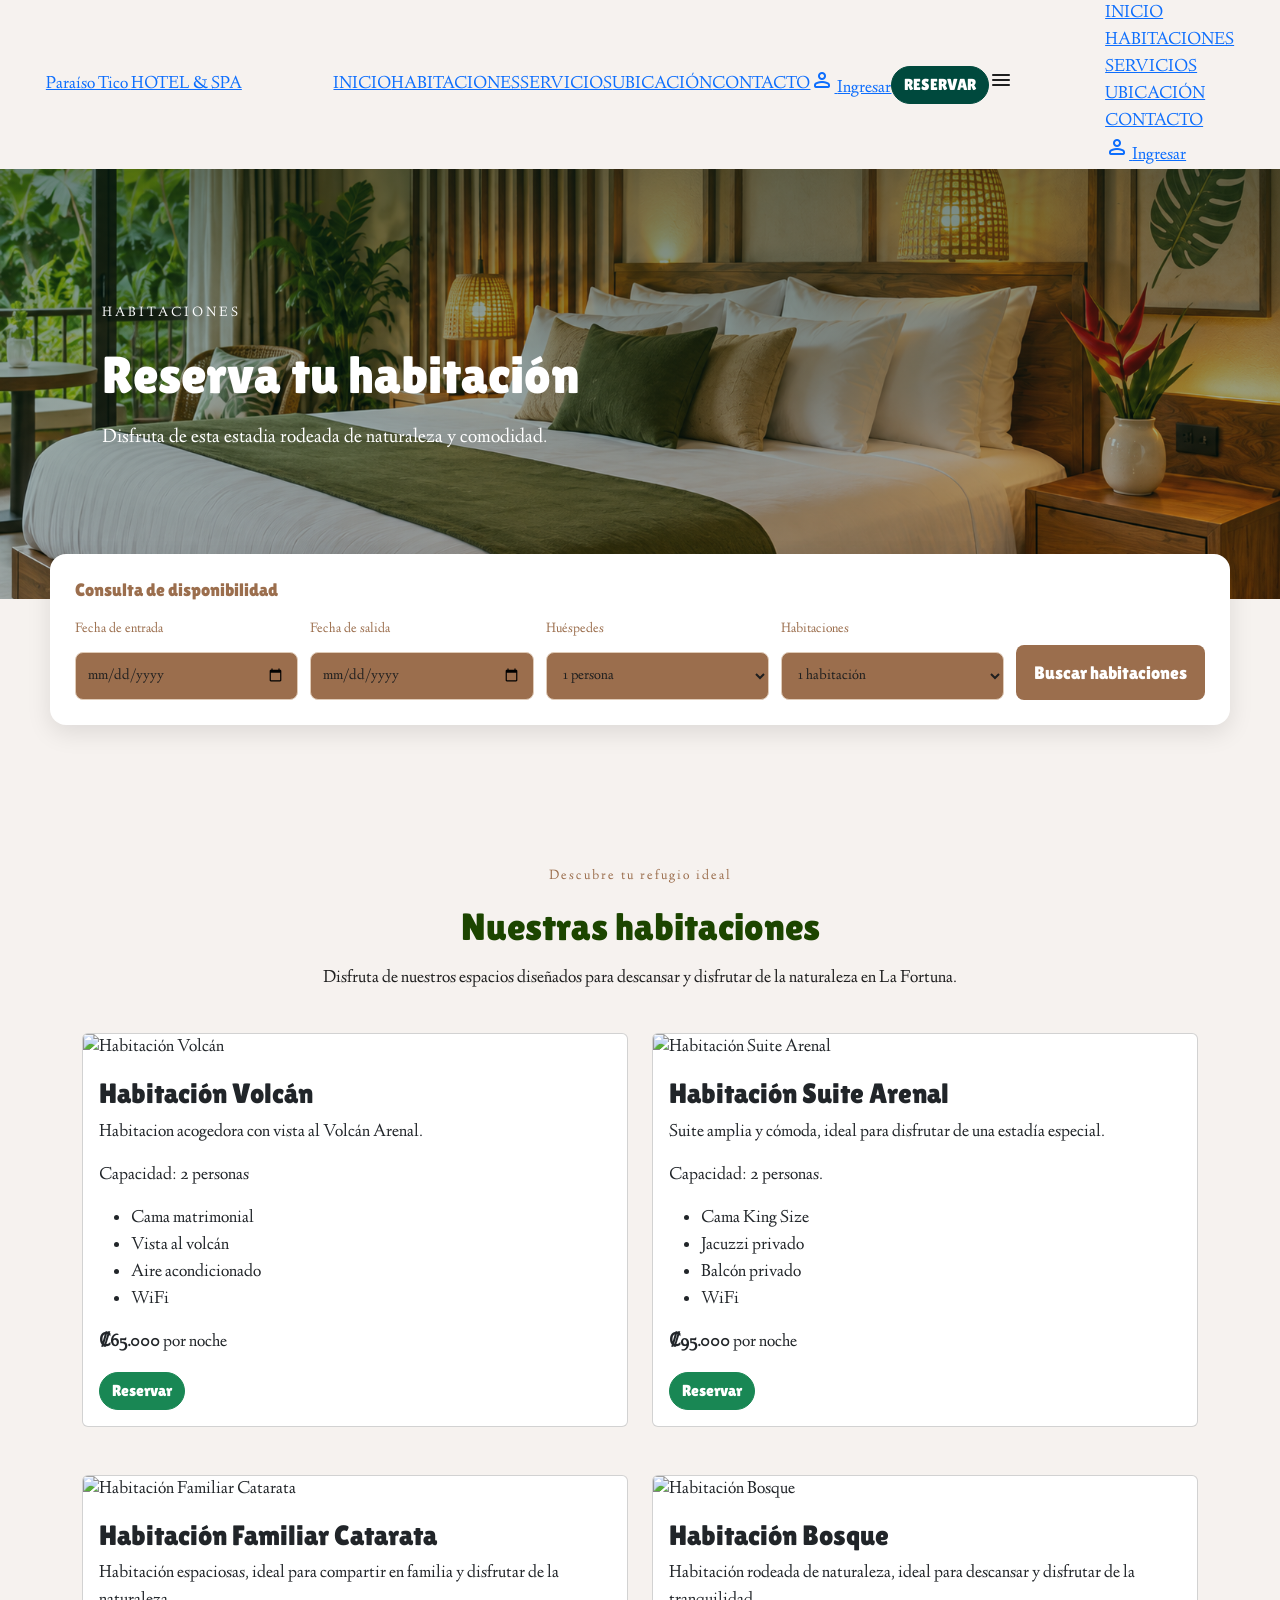
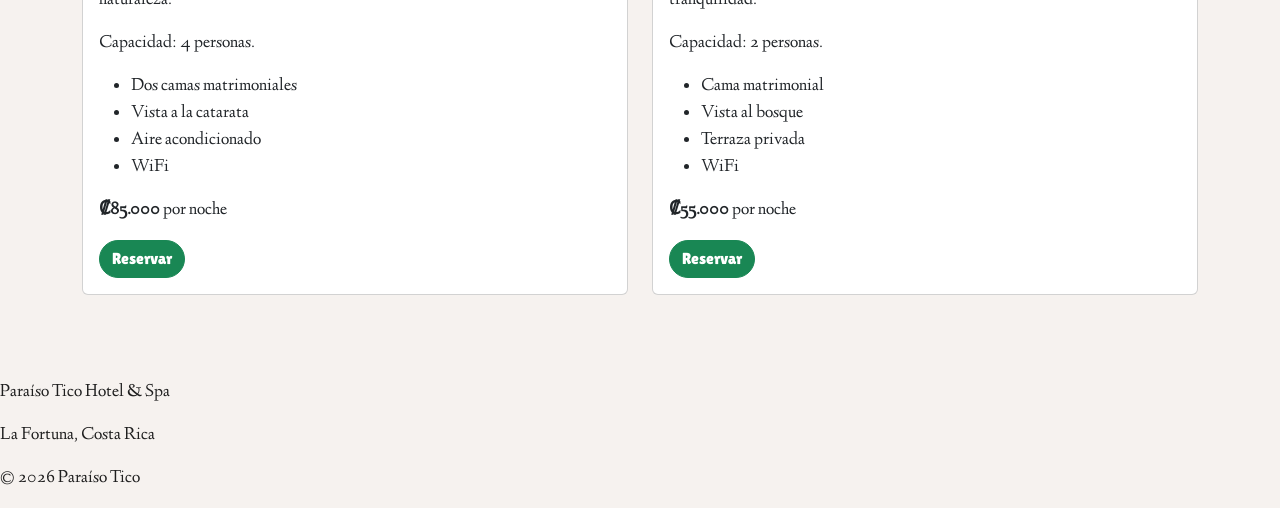
==== commit b87394f1: "actualizacion de habitaciones 25-11-2026" ====
--- a/habitaciones.html
+++ b/habitaciones.html
@@ -1,136 +1,220 @@
 <!DOCTYPE html>
-<!-- Indica que estamos usando HTML5-->
 <html lang="es">
-<!-- Define que el idioma de nuestra página es español-->
-
-<!-- Configiración general de la página-->
+
 <head>
-  <!-- Permite utilizar caracteres especiales-->
+
   <meta charset="UTF-8">
-  <!-- Adapta la página a diferentes tamaños de pantalla-->
   <meta name="viewport" content="width=device-width, initial-scale=1.0">
-  <title>Habitaciones — Hotel Paraíso Tico</title>
+  <title>Habitaciones - Hotel Paraiso Tico</title><!-- titulo para pestaña navegador -->
+
   <link rel="preconnect" href="https://fonts.googleapis.com">
   <link rel="preconnect" href="https://fonts.gstatic.com" crossorigin>
   <link rel="stylesheet" href="https://fonts.googleapis.com/css2?family=Lilita+One&family=Linden+Hill&display=swap">
-  <link rel="stylesheet"
-    href="https://fonts.googleapis.com/css2?family=Material+Symbols+Rounded:opsz,wght,FILL,GRAD@20..48,100..700,0..1,-50..200&display=block">
+  <link rel="stylesheet" href="https://fonts.googleapis.com/css2?family=Material+Symbols+Rounded:opsz,wght,FILL,GRAD@20..48,100..700,0..1,-50..200&display=block">
+
   <link rel="stylesheet" href="assets/vendor/bootstrap/css/bootstrap.min.css">
   <link rel="stylesheet" href="assets/css/estilos.css">
   <link rel="stylesheet" href="assets/css/habitaciones.css">
-  <link rel="stylesheet" href="assets/css/header.css">
+  
 </head>
 
-<!-- Contenido visual de la página-->
 <body>
-  <header class="header-content" data-component="componentes/header.html"></header>
+
+  <header class="siteHeader" data-component="componentes/header.html"></header> <!-- encabezado general compartido x todos -->
+
 
   <main>
-
-  <section class="portada-habitaciones">
-
-    <!-- Contenedor que organiza los textos dentro de la portada -->
-    <div class="contenido-portada">
-      <!-- Texto pequeño que identifica la sección -->
-      <span class="etiqueta-portada">Habitaciones</span>
-
-      <!-- Titulo principal de nuestra página -->
-      <h1>Reserva tu habitación</h1>
-
-      <!-- Descripcion de la experiencia del hotel -->
-      <p>
-        Habitaciones acogedoras rodeadas de bosque tropical,
-        con todo lo necesario para un descanso inolvidable
-      </p>
-    </div>
-  </section>
-<!-- CONSULTA DE DISPONIBILIDAD -->
-
-<!-- Sección para buscar habitaciones -->
- <section class="seccion-disponibilidad">
-  
-  <!-- Contenedor del formulario -->
-   <form class="formulario-disponibilidad">
-
-    <!-- Titulo del formulario -->
-    <h2>Consulta de Disponibilidad</h2>
-
-    <!-- Organiza los campos de busqueda-->
-     <div class="campos-disponibilidad">
-
-      <!-- Fecha de entrada -->
-      <div class="campo">
-        <label for="fecha-entrada">Fecha de entrada</label>
-        <input type="date" id="fecha-entrada" name="fecha-entrada" required>
+    <!-- portada habitaciones -->
+    <section class="portada-habitaciones">
+
+      <div class="contenido-portada">
+        <span class="etiqueta-portada">Habitaciones</span>
+
+        <h1>Reserva tu habitación</h1>
+        <p>Disfruta de esta estadia rodeada de naturaleza y comodidad.</p>
       </div>
-
-      <!-- Fecha de salida -->
-      <div class="campo">
-        <label for="fecha-salida">Fecha de salida</label>
-        <input type="date" id="fecha-salida" name="fecha-salida" required>
+    </section>
+
+    <!-- se crea cuadros para el formulario para reservar habitaciones-->
+    <section class="seccion-disponibilidad">
+      <form class="formulario-disponibilidad" action="reserva.html" method="get">
+
+        <h2>Consulta de disponibilidad</h2>
+
+        <div class="campos-disponibilidad">
+          <div class="campo">
+            <label for="llegada">Fecha de entrada</label>
+            <input type="date" id="llegada" name="llegada" required>
+          </div>
+        
+          <div class="campo">
+            <label for="salida">Fecha de salida</label>
+            <input type="date" id="salida" name="salida" required>
+          </div>
+
+          <div class="campo">
+            <label for="huespedes">Huéspedes</label>
+            <select id="huespedes" name="huespedes">
+              <option value="1">1 persona</option>
+              <option value="2">2 personas</option>
+              <option value="3">3 personas</option>
+              <option value="4">4 personas</option>
+              <option value="5">5 personas</option>
+              <option value="6">6 personas</option>
+            </select>
+          </div>
+
+          <div class="campo">
+            <label for="habitaciones">Habitaciones</label>
+            <select id="habitaciones" name="habitaciones">
+              <option value="1">1 habitación</option>
+              <option value="2">2 habitaciones</option>
+              <option value="3">3 habitaciones</option>
+              <option value="4">4 habitaciones</option>
+              <option value="5">5 habitaciones</option>
+            </select>
+          </div>
+
+          <button type="submit" class="boton-buscar">
+            Buscar habitaciones
+          </button>
+        </div>
+      </form>
+    </section>
+
+    <section class="seccion-habitaciones">
+
+      <div class="encabezado-habitaciones">
+        <span class="etiqueta-habitaciones">
+          Descubre tu refugio ideal
+        </span>
+        
+        <h2>Nuestras habitaciones</h2>
+        <p>
+          Disfruta de nuestros espacios diseñados para descansar
+          y disfrutar de la naturaleza en La Fortuna.
+        </p>
       </div>
-
-      <!-- Número de huéspedes -->
-      <div class="campo">
-        <label for="huéspedes">Huéspedes</label>
-        <select id="huéspedes">
-          <option value="1">1 adulto</option>
-          <option value="2" selected>2 adultos</option>
-          <option value="3">3 personas</option>
-          <option value="4">4 personas</option>
-          <option value="5">5 personas</option>
-          <option value="6">6 personas</option>
-         </select>
+ <!-- espacio para los tipos de habitaciones-->
+      <div class="container">
+        <div class="row g-4">
+          <!-- habitacion volcan-->
+          <div class="col-md-6 mb-4">
+            <div class="card h-100">
+              <img src="assets/img/volcan.png" class="card-img-top" alt="Habitación Volcán">
+
+              <div class="card-body">
+                <h3>Habitación Volcán</h3>
+                <p>Habitacion acogedora con vista al Volcán Arenal.</p>
+                <p>Capacidad: 2 personas</p>
+                <ul>
+                  <li>Cama matrimonial</li>
+                  <li>Vista al volcán</li>
+                  <li>Aire acondicionado</li>
+                  <li>WiFi</li>
+                </ul>
+                <p><strong>₡65.000</strong> por noche</p>
+
+                <a href="reserva.html" class="btn btn-success">
+                  Reservar
+                </a>
+              </div>
+            </div>
+          </div>
+            <!-- habitacion suite-->
+          <div class="col-md-6 mb-4">
+            <div class="card h-100">
+              <img src="assets/img/suite.png" class="card-img-top" alt="Habitación Suite Arenal">
+              
+              <div class="card-body">
+
+                <h3>Habitación Suite Arenal</h3>
+                <p>Suite amplia y cómoda, ideal para disfrutar de una estadía especial.</p>
+                <p>Capacidad: 2 personas.</p>
+                <ul>
+                  <li>Cama King Size</li>
+                  <li>Jacuzzi privado</li>
+                  <li>Balcón privado</li>
+                  <li>WiFi</li>
+                </ul>
+                <p><strong>₡95.000</strong> por noche</p>
+
+                <a href="reserva.html" class="btn btn-success">
+                  Reservar
+                </a>
+              </div>
+            </div>
+          </div>
+          <!-- habitacion familiar catarata-->
+          <div class="col-md-6 mb-4">
+            <div class="card h-100">
+              <img src="assets/img/Catarata.png" class="card-img-top" alt="Habitación Familiar Catarata">
+              
+              <div class="card-body">
+
+                <h3>Habitación Familiar Catarata</h3>
+                <p>Habitación espaciosas, ideal para compartir en familia y disfrutar de la naturaleza.</p>
+                <p>Capacidad: 4 personas.</p>
+                <ul>
+                  <li>Dos camas matrimoniales</li>
+                  <li>Vista a la catarata</li>
+                  <li>Aire acondicionado</li>
+                  <li>WiFi</li>
+                </ul>
+                <p><strong>₡85.000</strong> por noche</p>
+
+                <a href="reserva.html" class="btn btn-success">
+                  Reservar
+                </a>
+              </div>
+            </div>
+          </div>
+
+          <!-- habitacion habitacion bosque-->
+          <div class="col-md-6 mb-4">
+            <div class="card h-100">
+              <img src="assets/img/bosque.png" class="card-img-top" alt="Habitación Bosque">
+              
+              <div class="card-body">
+
+                <h3>Habitación Bosque</h3>
+                <p>Habitación rodeada de naturaleza, ideal para descansar y disfrutar de la tranquilidad.</p>
+                <p>Capacidad: 2 personas.</p>
+                <ul>
+                  <li>Cama matrimonial</li>
+                  <li>Vista al bosque</li>
+                  <li>Terraza privada</li>
+                  <li>WiFi</li>
+                </ul>
+                <p><strong>₡55.000</strong> por noche</p>
+
+                <a href="reserva.html" class="btn btn-success">
+                  Reservar
+                </a>
+              </div>
+            </div>
+          </div>
+
+
+
+
+        </div>
       </div>
-
-      <!-- Cantidad de habitaciones -->
-       <div class="campo">
-        <label for="cantidad-habitaciones">
-          Habitaciones
-        </label>
-        <select id="cantidad-habitaciones">
-          <option value="1">1  habitación</option>
-          <option value="2">2 habitaciones</option>
-          <option value="3">3 habitaciones</option>
-          <option value="4">4 habitaciones</option>
-          <option value="5">5 habitaciones</option> 
-          </select>
-      </div>
-    <!-- Botón para realizar la busqueda-->
-    <button type="submit" class="boton-buscar">
-        BUSCAR HABITACIONES
-      </button>
-    </div>
-  </form>
-</section>
-
- <!--  SECCION DE HABITACIONES -->
-<section class="seccion-habitaciones">
-
-  <!--  Encabezado de la seccion-->
-    <div class="encabezado-habitaciones"></div>
-        <!--  Texto pequeño decorativo -->
-      <span class="etiqueta-habitaciones">
-          DESCUBRE TU REFUGIO IDEAL
-      </span>
-
-      <!--  Titulo principal de la seccion -->
-        <h2 Nuesrtas habitaciones></h2>
-
-      <!--  Descripción de las habitaciones -->  
-        <p> Descubre nuestros espacios diseñados para
-            desancasar, disfrutar de la naturaleza y vivir 
-            una experiencia inolvidable en La Fortuna.
-        </p>
-   </div>
-</section>
-
+    </section>
 
 
   </main>
-
-  <script src="assets/vendor/jquery/jquery.min.js"></script>
-  <script src="assets/vendor/bootstrap/js/bootstrap.bundle.min.js"></script>
-  <script src="assets/js/main.js"></script>
+<footer>
+  <p>Paraíso Tico Hotel & Spa</p>
+  <p>La Fortuna, Costa Rica</p>
+  <p>© 2026 Paraíso Tico</p>
+</footer>
+
+
+
+<script src="assets/vendor/jquery/jquery.min.js"></script>
+<script src="assets/vendor/bootstrap/js/bootstrap.bundle.min.js"></script>
+<script src="assets/js/main.js"></script>
 </body>
-</html>
+
+</html>
--- a/assets/css/estilos.css
+++ b/assets/css/estilos.css
@@ -74,8 +74,8 @@
   --dorado: #d6a558;
   --crema: #f6f2ef;
   --tinta: #1f1f1f;
-  --fuente-titulo: 'Lilita One', sans-serif;
-  --fuente-texto: 'Linden Hill', serif;
+  --fonts-titulo: 'Lilita One', sans-serif;
+  --fonts-texto: 'Linden Hill', serif;
 }
 
 /* Evita que los espacios aumenten el tamaño de los elementos de formna inesperada*/
@@ -85,7 +85,7 @@
 
 /* Diseño general de la páginal*/
 body {
-  font-family: var(--fuente-texto);
+  font-family: var(--fonts-texto);
   margin: 0;
   background-color: var(--crema);
   color: var(--tinta);
@@ -112,7 +112,7 @@
 }
 /*Nombre principal del hotel*/
 .nombre-hotel {
-    font-family: var(--fuente-titulo);
+    font-family: var(--fonts-titulo);
     font-size: 26px;
     color: var(--verde-hoja);
 }
@@ -158,7 +158,7 @@
     padding: 12px 22px;
     border-radius: 30px;
 
-    font-family: var(--fuente-titulo);
+    font-family: var(--fonts-titulo);
     font-size: 14px;
     text-decoration: none;
     white-space: nowrap;
@@ -224,7 +224,7 @@
 
 /* Etiqueta pequeña HABITACIONES */
 .etiqueta-portada {
-    font-family: var(--fuente-texto);
+    font-family: var(--fonts-texto);
     font-size: 14px;
     letter-spacing: 3px;
     text-transform: uppercase;
@@ -233,7 +233,7 @@
 
 /* Título principal de la portada */
 .portada-habitaciones h1 {
-    font-family: var(--fuente-titulo);
+    font-family: var(--fonts-titulo);
     color: white;
     font-size: clamp(32px, 4vw, 52px);
     margin: 20px 0;
@@ -242,7 +242,7 @@
 
 /* Descripción de las habitaciones */
 .portada-habitaciones p {
-    font-family: var(--fuente-texto);
+    font-family: var(--fonts-texto);
     font-size: 20px;
     color: white;
     line-height: 1.5;
@@ -289,7 +289,7 @@
 
 /* Titulo del formulario */
 .formulario-disponibilidad h2 {
-    font-family: var(--fuente-titulo);
+    font-family: var(--fonts-titulo);
     color: #9b6e4d;
     font-size: 18px;
     margin: 0 0 18px;
@@ -310,7 +310,7 @@
 }
 /* Texto de las etiquetas */
 .campo label {
-    font-family: var(--fuente-texto);
+    font-family: var(--fonts-texto);
     font-size: 14px;
     color: #9b6e4d;
 }
@@ -324,7 +324,7 @@
     border-radius: 8px;
     background-color: var(--crema);
     color: var(--tinta);
-    font-family: var(--fuente-texto);
+    font-family: var(--fonts-texto);
     font-size: 15px;
 }
 /*Botón para buscar habitaciones */
@@ -335,7 +335,7 @@
     padding: 14px 18px;
     border-radius: 8px;
     cursor: pointer;
-    font-family: var(--fuente-titulo);
+    font-family: var(--fonts-titulo);
     white-space: nowrap;
 }
 /*Efecto al pasar el mouse sobre el botón */
@@ -380,21 +380,21 @@
 }
 /* Texto pequeño encima del titulo */
 .etiqueta-habitaciones {
-    font-family: var(--fuente-texto);
+    font-family: var(--fonts-texto);
     font-size: 14px;
     letter-spacing: 2px;
     color: #9b6e4d;
 }
 /*  Titulo Nuestras Habitaciones */
 .encabezado-habitaciones h2 {
-    font-family: var(--fuente-titulo);
+    font-family: var(--fonts-titulo);
     color: var(--verde-hoja);
     font-size: 38px;
     margin: 15px 0;
 }
 /*  Descripcion debajo del titulo */
 .encabezado-habitaciones p {
-    font-family: var(--fuente-texto);
+    font-family: var(--fonts-texto);
     font-size: 18px;
     color:var(--tinta);
     line-height: 1.6;
--- a/assets/css/habitaciones.css
+++ b/assets/css/habitaciones.css
@@ -1,343 +1,127 @@
-/* Estilos generales de habitaciones */
+/*portada para habitaciones*/
+.portada-habitaciones{
+    background:linear-gradient(
+        rgb(0,35,25,0.55),
+        rgb(0,35,25,0.25)
+    ), url('../img/portada-habitaciones.jpg') ;
 
-/* Colores y tipografias oficiales del hotel*/
-:root {
-  --verde-bosque: #00493d;
-  --verde-hoja: #1c4500;
-  --dorado: #d6a558;
-  --crema: #f6f2ef;
-  --tinta: #1f1f1f;
-  --fuente-titulo: 'Lilita One', sans-serif;
-  --fuente-texto: 'Linden Hill', serif;
-}
-
-/* Evita que los espacios aumenten el tamaño de los elementos de formna inesperada*/
-* {
-  box-sizing: border-box;
-}
-
-/* Diseño general de la páginal*/
-body {
-  font-family: var(--fuente-texto);
-  margin: 0;
-  background-color: var(--crema);
-  color: var(--tinta);
-}
-
-/* Encabezado principal*/
-
-/* Organiza el logo, menú y boton horizontalmente*/
-.encabezado {
+    background-size: cover;
+    background-position: center;
+    min-height: 430px;
     display: flex;
-    justify-content: space-between;
     align-items: center;
-    gap: 24px;
-    background-color: var(--crema);
-    padding: 18px 5%;
-}
-
-/* Logo del hotel*/
-/* Organiza el nombre y subtitulo uno debajo del otro*/
-.logo {
-    display: flex;
-    flex-direction: column;
-    text-decoration: none;
-}
-/*Nombre principal del hotel*/
-.nombre-hotel {
-    font-family: var(--fuente-titulo);
-    font-size: 26px;
-    color: var(--verde-hoja);
-}
-
-/* Texto hotel y spa*/
-.subtitulo-hotel {
-    font-size: 12px;
-    letter-spacing: 3px;
-    color: var(--verde-bosque);
-}
-
-/* Menú de navegación*/
-.menu {
-    display: flex;
-    gap: 24px;
-    align-items: center;
-    justify-content: center;
-    flex-wrap: wrap;
-}
-/* Diseño de cada enlace*/
-.menu a {
-    text-decoration: none;
-    color: var(--verde-hoja);
-    font-size: 15px;
-    transition: color 0.3s ease;
-    text-transform: uppercase;
-}
-/* Cambia el color cuando pasamos el mouse por encima */
-.menu a:hover {
-    color: var(--dorado);
-}
-
-/* Identifica la pagina en la que estamos*/ 
-.menu a.activo {
-    border-bottom: 2px solid var(--dorado);
-    font-weight: bold;
-}
-
-/* Botón de reserva*/
-.boton-reserva {
-    background-color: var(--dorado);
-    color: var(--tinta);
-    padding: 12px 22px;
-    border-radius: 30px;
-
-    font-family: var(--fuente-titulo);
-    font-size: 14px;
-    text-decoration: none;
-    white-space: nowrap;
-    transition: background-color 0.3s;
-}
-
-/* Efecto cuando pasamos el mouse por encima */
-.boton-reserva:hover {
-    background-color: var(--verde-bosque);
-    color: white;
-}
-/* Acomoda el encabezado en celulares y tablets*/   
-@media (max-width: 900px) {
-    .encabezado {
-        flex-direction: column;
-        text-align: center;
-    }
-    .menu {
-        gap: 14px;
-    }
-}
-
-/* Portada de habitaciones*/
-/* Contenedor principal de la portada */
-.portada-habitaciones {
-
-    /* Imagen de fondo con un degradado oscuro */
-    background:
-        linear-gradient(
-            rgba(0, 35, 25, 0.55),
-            rgba(0, 35, 25, 0.25)
-        ),
-        url('../img/portada-habitaciones.jpg');
-
-    /* Hace que la imagen cubra toda la portada */
-    background-size: cover;
-
-    /* Centra la fotografía */
-    background-position: center;
-
-    /* Evita que la imagen se repita */
-    background-repeat: no-repeat;
-
-    /* Establece una altura mínima */
-    min-height: 430px;
-
-    /* Permite organizar el contenido */
-    display: flex;
-
-    /* Centra los textos verticalmente */
-    align-items: center;
-
-    /* Agrega espacio dentro de la portada */
     padding: 60px 8%;
 }
 
-/* Contenedor de los textos */
-.contenido-portada {
-    width: 100%;
+.contenido-portada{
     max-width: 600px;
     color: white;
 }
 
-/* Etiqueta pequeña HABITACIONES */
-.etiqueta-portada {
-    font-family: var(--fuente-texto);
+.etiqueta-portada{
     font-size: 14px;
     letter-spacing: 3px;
-    text-transform: uppercase;
-    color: white;
+    text-transform: 20px 0;
 }
 
-/* Título principal de la portada */
-.portada-habitaciones h1 {
-    font-family: var(--fuente-titulo);
-    color: white;
-    font-size: clamp(32px, 4vw, 52px);
+.portada-habitaciones h1{
+    font-size: 52px;
     margin: 20px 0;
-    line-height: 1.1;
 }
 
-/* Descripción de las habitaciones */
 .portada-habitaciones p {
-    font-family: var(--fuente-texto);
     font-size: 20px;
-    color: white;
-    line-height: 1.5;
-    max-width: 500px;
 }
 
-/* DISEÑO PARA CELULARES Y TABLETS*/
 
-@media (max-width: 768px) {
-
-    /* Ajusta la portada a pantallas pequeñas */
-    .portada-habitaciones {
-        min-height: 350px;
-        padding: 40px 6%;
-    }
-
-    /* Reduce el tamaño del título */
-    .portada-habitaciones h1 {
-        font-size: clamp(30px, 7vw, 42px);
-    }
-
-    /* Reduce el tamaño de la descripción */
-    .portada-habitaciones p {
-        font-size: 17px;
-    }
+/*formulario para habitaciones disponibles*/
+.formulario-disponibilidad h2{
+    color: var(--colors-negocio3);
+    font-size: 18px;
+    margin-bottom: 18px
 }
 
-/* CONSULTA DE DISPONIBILIDAD */
-/* Espacio donde se encuentra el formulario */
-.seccion-disponibilidad {
-    padding: 0 50px 6%;
+.campos-disponibilidad{
+    display: flex;
+    gap: 12px;
+    align-items: end;
 }
-/* Contenedor principal del formulario */
-.formulario-disponibilidad {
-    background-color: white ;
-    padding: 25px;
-    border-radius: 16px;
-    box-shadow: 0 8px 24px rgba(0, 0, 0, 0.10);
-    max-width: 1250px;
-    margin: -45px auto 0 auto;
-    position: relative;
-    z-index: 2;
+.campo{
+    flex:1;
+    min-width: 0;
 }
 
-/* Titulo del formulario */
-.formulario-disponibilidad h2 {
-    font-family: var(--fuente-titulo);
-    color: #9b6e4d;
-    font-size: 18px;
-    margin: 0 0 18px;
+.campo label{
+    display: block;
+    color: var(--colors-negocio3);
+    font-size: 14px;
+    margin-bottom: 6px;
 }
-/* Organiza los campos horizontales */
-.campos-disponibilidad {
-    display: grid;
-    grid-template-columns: repeat(4, minmax(0, 1fr)) auto;
-    gap: 12px;
-   align-items: end;
-}
-/* Organiza cada etiqueta y su campo */
-.campo {
-    display: flex;
-    flex-direction: column;
-    gap: 6px;
-    min-width: 0;
-}
-/* Texto de las etiquetas */
-.campo label {
-    font-family: var(--fuente-texto);
-    font-size: 14px;
-    color: #9b6e4d;
-}
-/* Diseño de fechas y listas */
+
 .campo input,
-.campo select {
+.campo select{
     width: 100%;
-    min-height: 0;
     padding: 12px;
     border: 1px solid #dfcbb8;
     border-radius: 8px;
-    background-color: var(--crema);
-    color: var(--tinta);
-    font-family: var(--fuente-texto);
+    background-color: var(--colors-negocio3);
     font-size: 15px;
 }
-/*Botón para buscar habitaciones */
-.boton-buscar {
-    background-color:  var(--verde-bosque);
+
+.boton-buscar{
+    background-color: var(--colors-negocio3);
     color: white;
     border: none;
     padding: 14px 18px;
     border-radius: 8px;
     cursor: pointer;
-    font-family: var(--fuente-titulo);
-    white-space: nowrap;
 }
-/*Efecto al pasar el mouse sobre el botón */
-.boton-buscar:hover {
-    background-color: var(--verde-hoja);
+
+.boton-buscar:hover{
+    background-color: var(--colors-bosque1);
 }
-/* Diseño para tablets */
-@media (max-width: 1100px) {
-    .campos-disponibilidad {
-        grid-template-columns: repeat(2, minmax(0, 1fr));
-    }
-    .boton-buscar {
-        grid-column: 1 / -1;
-    }
+
+
+/*parte de habitaciones*/
+.seccion-habitaciones{
+    padding: 60px 5%;
 }
-/* Diseño para celulares*/
-@media (max-width: 600px) {
-    .campos-disponibilidad {
-        grid-template-columns: 1fr;
-    }
-    /* Reduce los espacios laterales */
-    .seccion-disponibilidad {
-        padding: 0 16px 40px;
-    }
-    /* Ajusta el espacio interno del formulario */
-    .formulario-disponibilidad {
-        padding: 20px;
-    }
-}
-/* Seccion de habitaciones */
 
-/* Espacio principal donde mostraremos las habitaciones */
-.seccion-habitaciones {
-    padding: 60ox 8%;
-    background-color: var(--crema);
-}
-/* Organiza y centra el titulo y la descripcion */
-.encabezado-habitaciones {
+.encabezado-habitaciones{
     text-align: center;
     max-width: 700px;
-    margin: 0 auto 40px auto;
+    margin: 0 auto 40px;
 }
-/* Texto pequeño encima del titulo */
-.etiqueta-habitaciones {
-    font-family: var(--fuente-texto);
+
+.etiqueta-habitaciones{
     font-size: 14px;
     letter-spacing: 2px;
-    color: #9b6e4d;
+    color: var(--colors-negocio3);
 }
-/*  Titulo Nuestras Habitaciones */
-.encabezado-habitaciones h2 {
-    font-family: var(--fuente-titulo);
-    color: var(--verde-hoja);
+
+.encabezado-habitaciones h2{
+    color: var(--colors-bosque1);
     font-size: 38px;
     margin: 15px 0;
 }
-/*  Descripcion debajo del titulo */
+
 .encabezado-habitaciones p {
-    font-family: var(--fuente-texto);
     font-size: 18px;
-    color:var(--tinta);
-    line-height: 1.6;
 }
-/* Ajustes para celulares */
-@media (max-width: 600px) {
-    .seccion-habitaciones {
-        padding: 40px 6%;
+
+/*diseño para otros dispositivos*/
+@media (max-width: 992px){
+    .campos-disponibilidad{
+        flex-direction: column;
+        align-items: stretch;
     }
-    .encabezado-habitaciones h2 {
+    .portada-habitaciones{
+        min-height: 350px;
+    }
+    .portada-habitaciones h1{
+        font-size: 32px;
+    }
+    .encabezado-habitaciones h2{
         font-size: 30px;
     }
 }
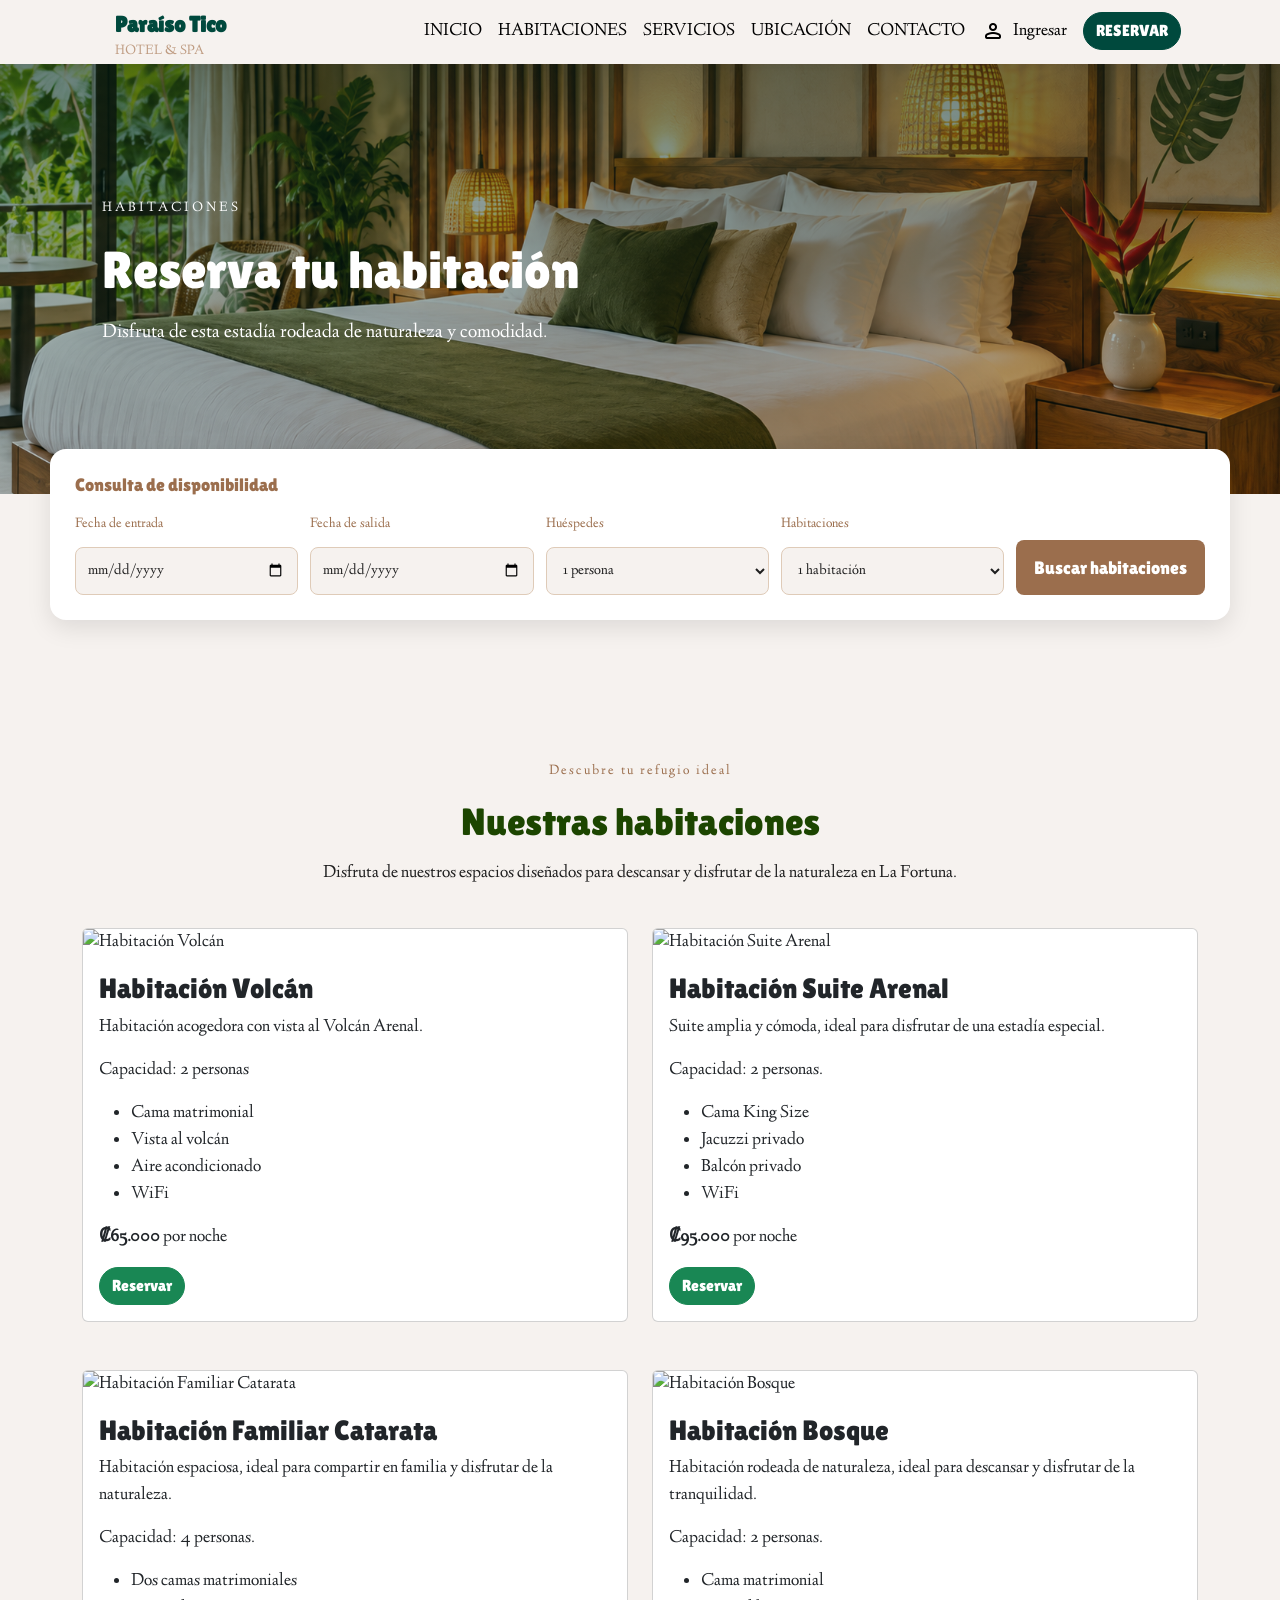
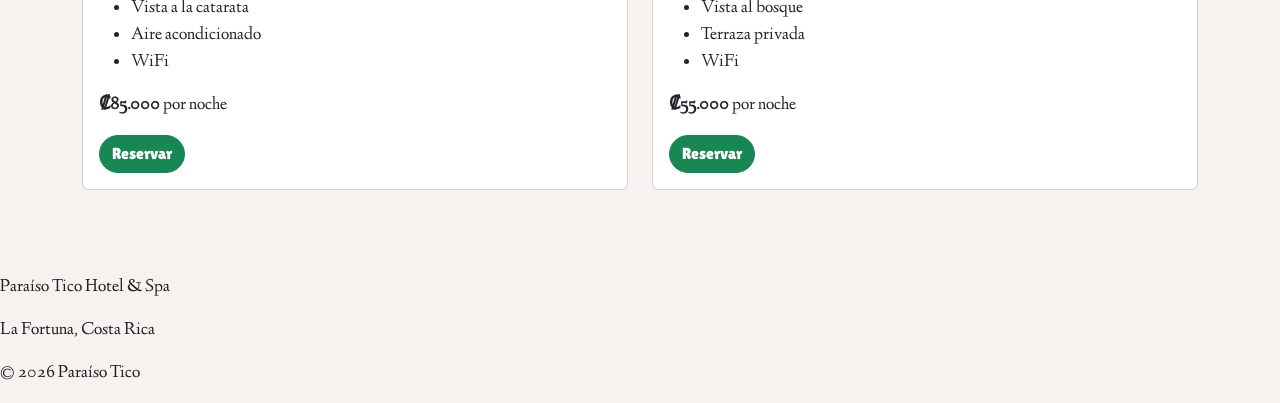
==== commit 3fec7b3a: "Merge branch 'main' into Habitaciones---Ashley" ====
--- a/habitaciones.html
+++ b/habitaciones.html
@@ -1,3 +1,4 @@
+
 <!DOCTYPE html>
 <html lang="es">
 
@@ -15,15 +16,17 @@
   <link rel="stylesheet" href="assets/vendor/bootstrap/css/bootstrap.min.css">
   <link rel="stylesheet" href="assets/css/estilos.css">
   <link rel="stylesheet" href="assets/css/habitaciones.css">
-  
+  <link rel="stylesheet" href="assets/css/header.css">
+
 </head>
 
 <body>
 
-  <header class="siteHeader" data-component="componentes/header.html"></header> <!-- encabezado general compartido x todos -->
-
+  <!-- encabezado general compartido x todos -->
+  <header class="header-content" data-component="componentes/header.html"></header>
 
   <main>
+
     <!-- portada habitaciones -->
     <section class="portada-habitaciones">
 
@@ -31,7 +34,7 @@
         <span class="etiqueta-portada">Habitaciones</span>
 
         <h1>Reserva tu habitación</h1>
-        <p>Disfruta de esta estadia rodeada de naturaleza y comodidad.</p>
+        <p>Disfruta de esta estadía rodeada de naturaleza y comodidad.</p>
       </div>
     </section>
 
@@ -46,7 +49,7 @@
             <label for="llegada">Fecha de entrada</label>
             <input type="date" id="llegada" name="llegada" required>
           </div>
-        
+
           <div class="campo">
             <label for="salida">Fecha de salida</label>
             <input type="date" id="salida" name="salida" required>
@@ -88,16 +91,18 @@
         <span class="etiqueta-habitaciones">
           Descubre tu refugio ideal
         </span>
-        
+
         <h2>Nuestras habitaciones</h2>
         <p>
           Disfruta de nuestros espacios diseñados para descansar
           y disfrutar de la naturaleza en La Fortuna.
         </p>
       </div>
- <!-- espacio para los tipos de habitaciones-->
+
+      <!-- espacio para los tipos de habitaciones-->
       <div class="container">
         <div class="row g-4">
+
           <!-- habitacion volcan-->
           <div class="col-md-6 mb-4">
             <div class="card h-100">
@@ -105,7 +110,7 @@
 
               <div class="card-body">
                 <h3>Habitación Volcán</h3>
-                <p>Habitacion acogedora con vista al Volcán Arenal.</p>
+                <p>Habitación acogedora con vista al Volcán Arenal.</p>
                 <p>Capacidad: 2 personas</p>
                 <ul>
                   <li>Cama matrimonial</li>
@@ -121,13 +126,13 @@
               </div>
             </div>
           </div>
-            <!-- habitacion suite-->
+
+          <!-- habitacion suite-->
           <div class="col-md-6 mb-4">
             <div class="card h-100">
               <img src="assets/img/suite.png" class="card-img-top" alt="Habitación Suite Arenal">
-              
-              <div class="card-body">
-
+
+              <div class="card-body">
                 <h3>Habitación Suite Arenal</h3>
                 <p>Suite amplia y cómoda, ideal para disfrutar de una estadía especial.</p>
                 <p>Capacidad: 2 personas.</p>
@@ -145,15 +150,15 @@
               </div>
             </div>
           </div>
+
           <!-- habitacion familiar catarata-->
           <div class="col-md-6 mb-4">
             <div class="card h-100">
               <img src="assets/img/Catarata.png" class="card-img-top" alt="Habitación Familiar Catarata">
-              
-              <div class="card-body">
-
+
+              <div class="card-body">
                 <h3>Habitación Familiar Catarata</h3>
-                <p>Habitación espaciosas, ideal para compartir en familia y disfrutar de la naturaleza.</p>
+                <p>Habitación espaciosa, ideal para compartir en familia y disfrutar de la naturaleza.</p>
                 <p>Capacidad: 4 personas.</p>
                 <ul>
                   <li>Dos camas matrimoniales</li>
@@ -170,13 +175,12 @@
             </div>
           </div>
 
-          <!-- habitacion habitacion bosque-->
+          <!-- habitacion bosque-->
           <div class="col-md-6 mb-4">
             <div class="card h-100">
               <img src="assets/img/bosque.png" class="card-img-top" alt="Habitación Bosque">
-              
-              <div class="card-body">
-
+
+              <div class="card-body">
                 <h3>Habitación Bosque</h3>
                 <p>Habitación rodeada de naturaleza, ideal para descansar y disfrutar de la tranquilidad.</p>
                 <p>Capacidad: 2 personas.</p>
@@ -195,26 +199,23 @@
             </div>
           </div>
 
-
-
-
         </div>
       </div>
     </section>
 
-
   </main>
-<footer>
-  <p>Paraíso Tico Hotel & Spa</p>
-  <p>La Fortuna, Costa Rica</p>
-  <p>© 2026 Paraíso Tico</p>
-</footer>
-
-
-
-<script src="assets/vendor/jquery/jquery.min.js"></script>
-<script src="assets/vendor/bootstrap/js/bootstrap.bundle.min.js"></script>
-<script src="assets/js/main.js"></script>
+
+  <footer>
+    <p>Paraíso Tico Hotel & Spa</p>
+    <p>La Fortuna, Costa Rica</p>
+    <p>© 2026 Paraíso Tico</p>
+  </footer>
+
+  <script src="assets/vendor/jquery/jquery.min.js"></script>
+  <script src="assets/vendor/bootstrap/js/bootstrap.bundle.min.js"></script>
+  <script src="assets/js/main.js"></script>
+  <script src="assets/js/showMenu.js"></script>
+
 </body>
 
-</html>+</html>
--- a/assets/css/habitaciones.css
+++ b/assets/css/habitaciones.css
@@ -1,9 +1,11 @@
+
+
 /*portada para habitaciones*/
 .portada-habitaciones{
-    background:linear-gradient(
-        rgb(0,35,25,0.55),
-        rgb(0,35,25,0.25)
-    ), url('../img/portada-habitaciones.jpg') ;
+    background: linear-gradient(
+        rgba(0,35,25,0.55),
+        rgba(0,35,25,0.25)
+    ), url('../img/portada-habitaciones.jpg');
 
     background-size: cover;
     background-position: center;
@@ -19,26 +21,30 @@
 }
 
 .etiqueta-portada{
+    font-family: var(--fonts-texto);
     font-size: 14px;
     letter-spacing: 3px;
-    text-transform: 20px 0;
+    text-transform: uppercase;
 }
 
 .portada-habitaciones h1{
+    font-family: var(--fonts-titulo);
+    color: white;
     font-size: 52px;
     margin: 20px 0;
 }
 
-.portada-habitaciones p {
+.portada-habitaciones p{
+    font-family: var(--fonts-texto);
     font-size: 20px;
 }
 
-
 /*formulario para habitaciones disponibles*/
 .formulario-disponibilidad h2{
+    font-family: var(--fonts-titulo);
     color: var(--colors-negocio3);
     font-size: 18px;
-    margin-bottom: 18px
+    margin-bottom: 18px;
 }
 
 .campos-disponibilidad{
@@ -46,13 +52,15 @@
     gap: 12px;
     align-items: end;
 }
+
 .campo{
-    flex:1;
+    flex: 1;
     min-width: 0;
 }
 
 .campo label{
     display: block;
+    font-family: var(--fonts-texto);
     color: var(--colors-negocio3);
     font-size: 14px;
     margin-bottom: 6px;
@@ -64,7 +72,9 @@
     padding: 12px;
     border: 1px solid #dfcbb8;
     border-radius: 8px;
-    background-color: var(--colors-negocio3);
+    background-color: #f6f2ef;
+    color: #1f1f1f;
+    font-family: var(--fonts-texto);
     font-size: 15px;
 }
 
@@ -75,12 +85,13 @@
     padding: 14px 18px;
     border-radius: 8px;
     cursor: pointer;
+    font-family: var(--fonts-titulo);
+    white-space: nowrap;
 }
 
 .boton-buscar:hover{
     background-color: var(--colors-bosque1);
 }
-
 
 /*parte de habitaciones*/
 .seccion-habitaciones{
@@ -94,18 +105,21 @@
 }
 
 .etiqueta-habitaciones{
+    font-family: var(--fonts-texto);
     font-size: 14px;
     letter-spacing: 2px;
     color: var(--colors-negocio3);
 }
 
 .encabezado-habitaciones h2{
+    font-family: var(--fonts-titulo);
     color: var(--colors-bosque1);
     font-size: 38px;
     margin: 15px 0;
 }
 
-.encabezado-habitaciones p {
+.encabezado-habitaciones p{
+    font-family: var(--fonts-texto);
     font-size: 18px;
 }
 
@@ -115,13 +129,16 @@
         flex-direction: column;
         align-items: stretch;
     }
+
     .portada-habitaciones{
         min-height: 350px;
     }
+
     .portada-habitaciones h1{
         font-size: 32px;
     }
+
     .encabezado-habitaciones h2{
         font-size: 30px;
     }
-}+}
--- a/assets/css/header.css
+++ b/assets/css/header.css
@@ -0,0 +1,127 @@
+.header-content {
+   position: relative;
+   z-index: 10;
+   min-height: 64px;
+   background-color: var(--colors-blanco2);
+   box-shadow: var(--shadows-header1);
+}
+
+.brand-logo {
+   display: flex;
+   flex-direction: column;
+   margin-left: 1rem;
+   margin-top: 0.5rem;
+}
+
+.brand-name {
+   font-family: var(--fonts-titulo);
+   font-size: 22px;
+   color: var(--colors-principal1);
+   font-weight: 700;
+}
+
+.brand-subtitle {
+   font-family: var(--fonts-secundario1);
+   font-size: 14px;
+   color: var(--colors-negocio1);
+   font-weight: 400;
+}
+
+.main-header {
+   width: 100%;
+}
+
+.link-main-logo {
+   text-decoration: none;
+}
+
+.nav-item {
+   margin-right: 1rem;
+   display: inline-block;
+   color: var(--colors-black1);
+   font-family: var(--colors-negocio1);
+}
+
+.nav-item:hover {
+   color: var(--colors-principal1);
+}
+
+.nav-item a {
+   text-decoration: none;
+   color: inherit;
+}
+
+.button-container {
+   margin-left: 1rem;
+}
+
+.login-container {
+   display: flex;
+   align-items: center;
+   gap: 0.5rem;
+   text-decoration: none;
+   color: var(--colors-black1);
+}
+
+.login-container:hover {
+   color: var(--colors-principal1);
+}
+
+.menu-icon-container {
+   display: none;
+}
+
+.mobile-menu {
+   display: none;
+}
+
+.login-container {
+   cursor: pointer;
+}
+
+@media (max-width: 920px) {
+   .nav-item {
+      display: none;
+   }
+
+   .login-container {
+      display: none;
+   }
+
+   .menu-icon-container {
+      display: flex;
+      align-items: center;
+      justify-content: center;
+      margin-left: 1rem;
+      border: 1.5px solid var(--colors-negocio1);
+      border-radius: 50%;
+      padding: 5px;
+      color: var(--colors-principal1);
+      cursor: pointer;
+   }
+
+   .mobile-menu {
+      position: absolute;
+      top: 100%;
+      left: 0;
+      width: 100%;
+      background-color: var(--colors-blanco2);
+      box-shadow: var(--shadows-header1);
+   }
+
+   .mobile-menu.is-open {
+      display: block;
+   }
+
+   .mobile-menu-container {
+      display: flex;
+      flex-direction: column;
+      gap: 1rem;
+      padding: 1rem;
+   }
+
+   .mobile-menu .nav-item,
+   .mobile-menu .login-container {
+      display: flex;
+   }
+}
